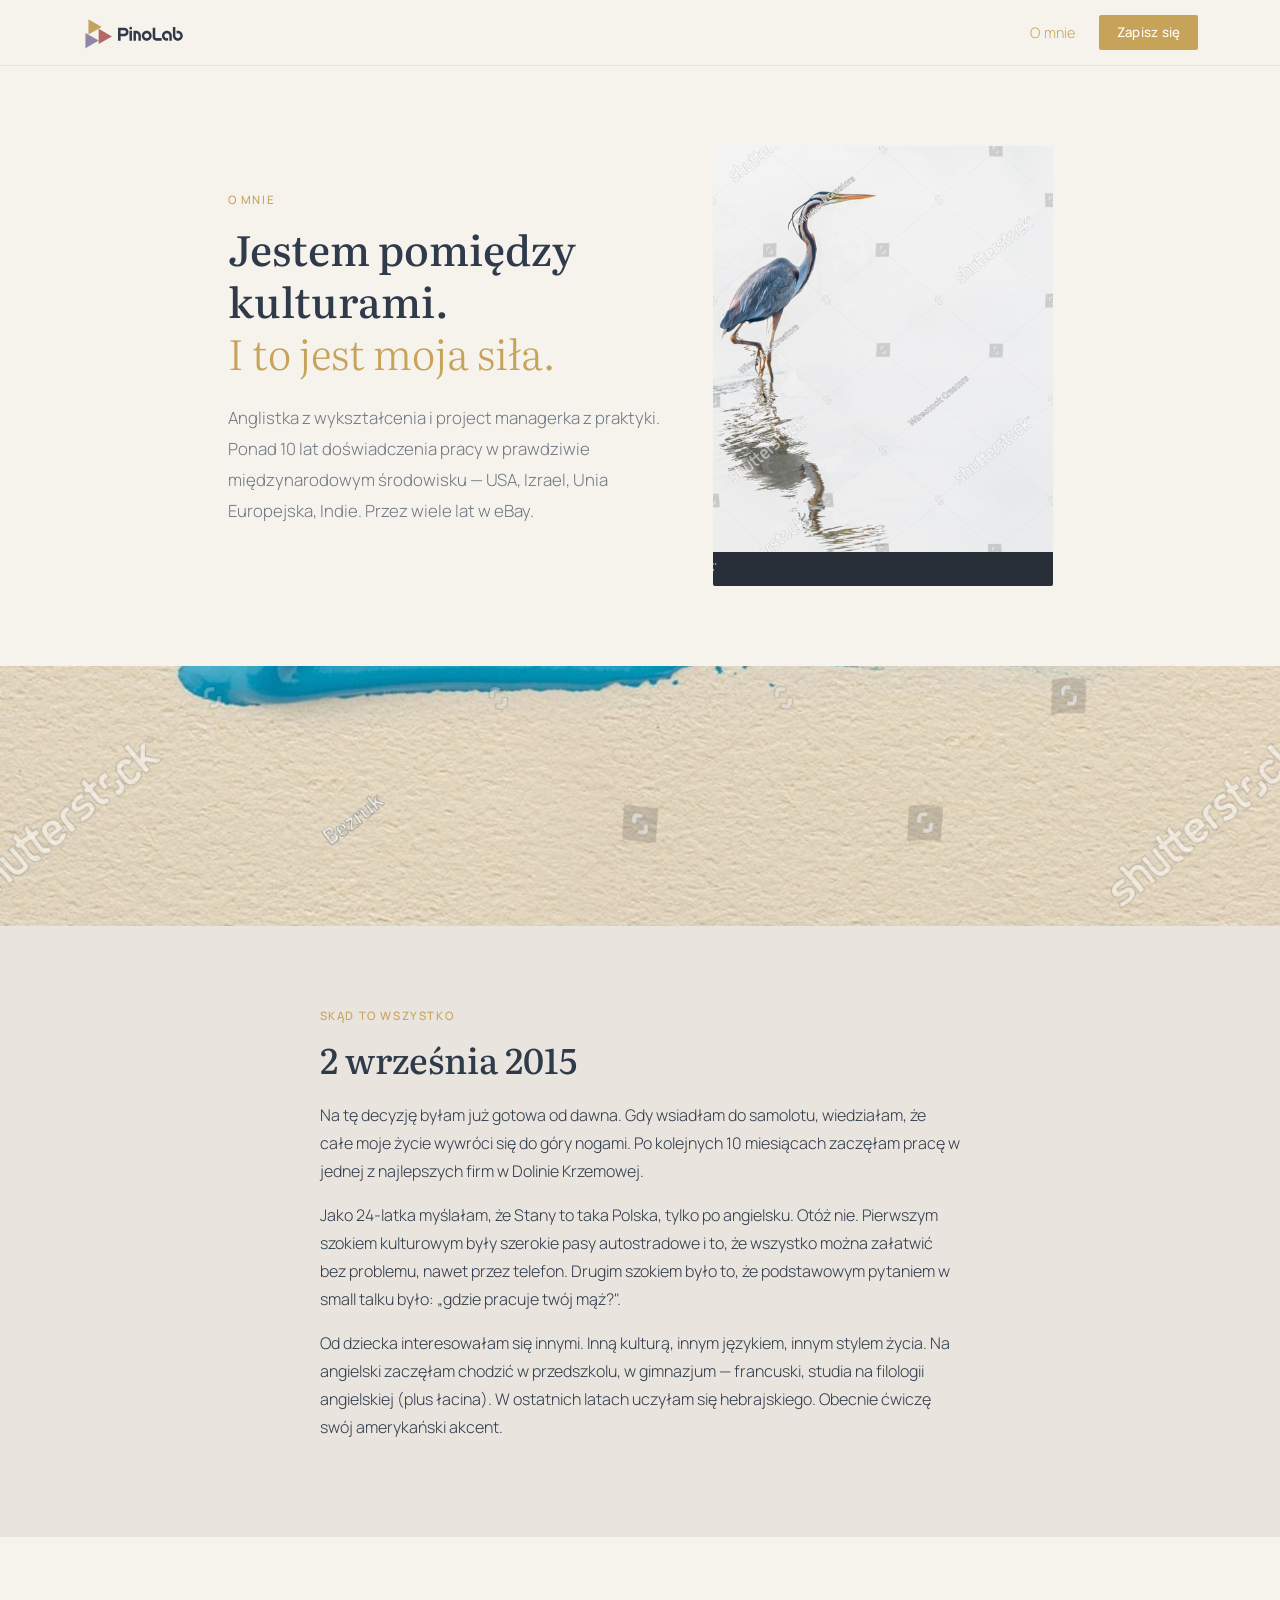
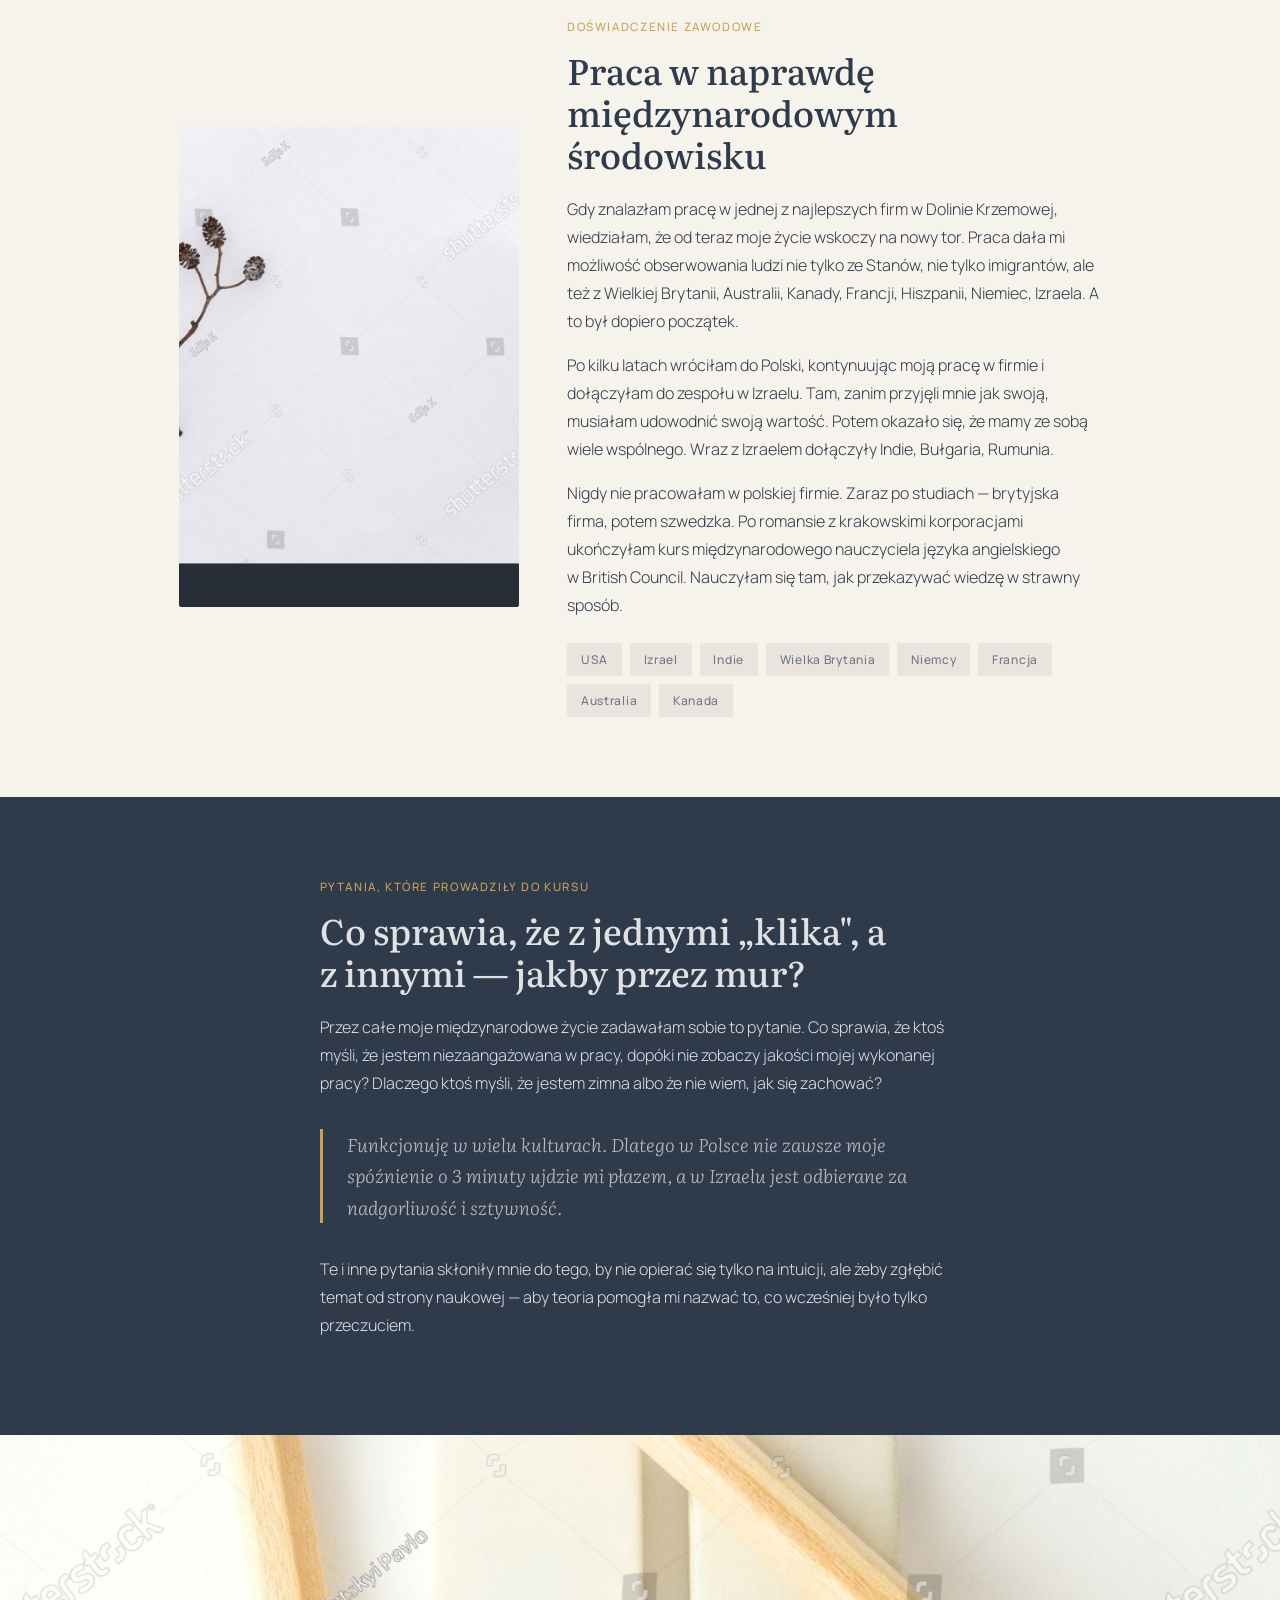
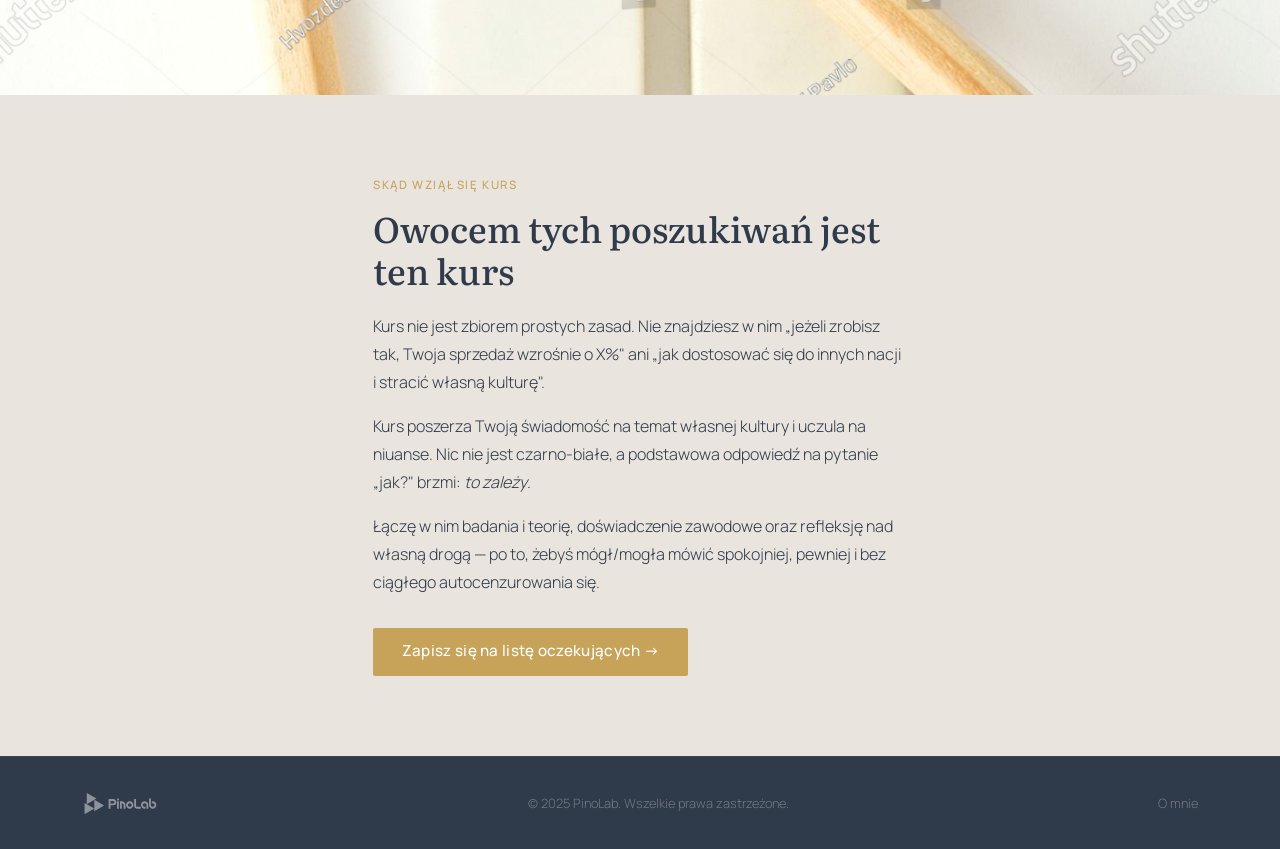
==== o-mnie.html @ 64984fb6 "logo i wiecej zdjec" ====
<!DOCTYPE html>
<html lang="pl">
<head>
  <meta charset="UTF-8">
  <meta name="viewport" content="width=device-width, initial-scale=1.0">
  <title>O mnie — PinoLab</title>

  <link href="https://cdn.jsdelivr.net/npm/bootstrap@5.3.3/dist/css/bootstrap.min.css" rel="stylesheet">

  <link rel="preconnect" href="https://fonts.googleapis.com">
  <link rel="preconnect" href="https://fonts.gstatic.com" crossorigin>
  <link href="https://fonts.googleapis.com/css2?family=Literata:ital,opsz,wght@0,7..72,300;0,7..72,500;1,7..72,300;1,7..72,500&family=Manrope:wght@300;500&display=swap" rel="stylesheet">

  <link href="style.css" rel="stylesheet">
</head>
<body>

<!-- ==========================================
     HEADER
     ========================================== -->
<header class="site-header sticky-top">
  <div class="container">
    <div class="d-flex justify-content-between align-items-center">
      <a href="index.html" class="logo-link">
        <img src="logo.svg" alt="PinoLab" class="site-logo">
      </a>
      <nav class="d-flex align-items-center gap-4">
        <a href="o-mnie.html" class="nav-link-custom" style="color: var(--color-ochre);">O mnie</a>
        <a href="index.html#formularz" class="btn btn-ochre btn-sm">Zapisz się</a>
      </nav>
    </div>
  </div>
</header>


<!-- ==========================================
     HERO — intro
     ========================================== -->
<section class="section-om-hero">
  <div class="container">
    <div class="row align-items-center g-5 justify-content-center">

      <div class="col-lg-5">
        <p class="section-label">O mnie</p>
        <h1 class="om-title font-literata-medium">
          Jestem pomiędzy kulturami.<br>
          <span class="font-literata-light" style="color: var(--color-ochre);">I to jest moja siła.</span>
        </h1>
        <p class="om-lead">
          Anglistka z wykształcenia i project managerka z&nbsp;praktyki.
          Ponad 10 lat doświadczenia pracy w prawdziwie międzynarodowym środowisku —
          USA, Izrael, Unia Europejska, Indie. Przez wiele lat w&nbsp;eBay.
        </p>
      </div>

      <div class="col-lg-4 text-center">
        <img
          src="images/stock-photo-a-bird-in-the-shallow-waters-of-a-lake-creating-a-striking-reflection-in-the-still-waters-2555881085.jpg"
          alt=""
          class="om-hero-img"
          aria-hidden="true">
      </div>

    </div>
  </div>
</section>


<!-- IMAGE STRIP -->
<div class="image-strip">
  <img
    src="images/stock-photo-strokes-of-a-strip-of-blue-acrylic-paint-on-white-paper-2722446987.jpg"
    alt=""
    aria-hidden="true">
</div>


<!-- ==========================================
     HISTORIA — wyjazd i pierwszy szok
     ========================================== -->
<section class="section-om-story">
  <div class="container">
    <div class="row justify-content-center">
      <div class="col-lg-7">

        <p class="section-label">Skąd to wszystko</p>
        <h2 class="section-title">2 września 2015</h2>
        <p>
          Na tę decyzję byłam już gotowa od dawna. Gdy wsiadłam do samolotu, wiedziałam,
          że całe moje życie wywróci się do góry nogami. Po kolejnych 10 miesiącach
          zaczęłam pracę w jednej z najlepszych firm w Dolinie Krzemowej.
        </p>
        <p>
          Jako 24-latka myślałam, że Stany to taka Polska, tylko po angielsku. Otóż nie.
          Pierwszym szokiem kulturowym były szerokie pasy autostradowe i&nbsp;to, że wszystko
          można załatwić bez problemu, nawet przez telefon. Drugim szokiem było to, że
          podstawowym pytaniem w small talku było: „gdzie pracuje twój mąż?".
        </p>
        <p>
          Od dziecka interesowałam się innymi. Inną kulturą, innym językiem, innym stylem
          życia. Na angielski zaczęłam chodzić w przedszkolu, w gimnazjum — francuski,
          studia na filologii angielskiej (plus łacina). W ostatnich latach uczyłam się
          hebrajskiego. Obecnie ćwiczę swój amerykański akcent.
        </p>

      </div>
    </div>
  </div>
</section>


<!-- ==========================================
     PRACA ZAWODOWA
     ========================================== -->
<section class="section-om-praca">
  <div class="container">
    <div class="row align-items-center g-5 justify-content-center">

      <div class="col-lg-4 d-none d-lg-block">
        <img
          src="images/stock-photo-single-dried-plant-stem-with-seed-heads-resting-on-untouched-white-snow-minimalist-winter-still-2728014917.jpg"
          alt=""
          class="deco-img-tall"
          aria-hidden="true">
      </div>

      <div class="col-lg-6">
        <p class="section-label">Doświadczenie zawodowe</p>
        <h2 class="section-title">Praca w naprawdę międzynarodowym środowisku</h2>
        <p>
          Gdy znalazłam pracę w jednej z najlepszych firm w Dolinie Krzemowej, wiedziałam,
          że od teraz moje życie wskoczy na nowy tor. Praca dała mi możliwość obserwowania
          ludzi nie tylko ze Stanów, nie tylko imigrantów, ale też z Wielkiej Brytanii,
          Australii, Kanady, Francji, Hiszpanii, Niemiec, Izraela. A to był dopiero początek.
        </p>
        <p>
          Po kilku latach wróciłam do Polski, kontynuując moją pracę w&nbsp;firmie i dołączyłam
          do zespołu w Izraelu. Tam, zanim przyjęli mnie jak swoją, musiałam udowodnić swoją
          wartość. Potem okazało się, że mamy ze sobą wiele wspólnego. Wraz z&nbsp;Izraelem
          dołączyły Indie, Bułgaria, Rumunia.
        </p>
        <p>
          Nigdy nie pracowałam w polskiej firmie. Zaraz po studiach — brytyjska firma,
          potem szwedzka. Po romansie z krakowskimi korporacjami ukończyłam kurs
          międzynarodowego nauczyciela języka angielskiego w&nbsp;British Council.
          Nauczyłam się tam, jak przekazywać wiedzę w strawny sposób.
        </p>

        <div class="om-tag-list mt-4">
          <span class="om-tag">USA</span>
          <span class="om-tag">Izrael</span>
          <span class="om-tag">Indie</span>
          <span class="om-tag">Wielka Brytania</span>
          <span class="om-tag">Niemcy</span>
          <span class="om-tag">Francja</span>
          <span class="om-tag">Australia</span>
          <span class="om-tag">Kanada</span>
        </div>
      </div>

    </div>
  </div>
</section>


<!-- ==========================================
     PYTANIA — moment przełomowy
     ========================================== -->
<section class="section-om-pytania">
  <div class="container">
    <div class="row justify-content-center">
      <div class="col-lg-7">

        <p class="section-label">Pytania, które prowadziły do kursu</p>
        <h2 class="section-title">Co sprawia, że z jednymi „klika", a z&nbsp;innymi — jakby przez mur?</h2>
        <p>
          Przez całe moje międzynarodowe życie zadawałam sobie to pytanie.
          Co sprawia, że ktoś myśli, że jestem niezaangażowana w pracy, dopóki nie zobaczy
          jakości mojej wykonanej pracy? Dlaczego ktoś myśli, że jestem zimna albo że
          nie wiem, jak się zachować?
        </p>

        <blockquote class="om-quote">
          Funkcjonuję w wielu kulturach. Dlatego w Polsce nie zawsze moje spóźnienie
          o&nbsp;3 minuty ujdzie mi płazem, a w Izraelu jest odbierane za nadgorliwość i sztywność.
        </blockquote>

        <p>
          Te i inne pytania skłoniły mnie do tego, by nie opierać się tylko na intuicji,
          ale żeby zgłębić temat od strony naukowej — aby teoria pomogła mi nazwać to,
          co wcześniej było tylko przeczuciem.
        </p>

      </div>
    </div>
  </div>
</section>


<!-- IMAGE STRIP -->
<div class="image-strip">
  <img
    src="images/stock-photo-pencils-and-erasers-creating-a-pause-symbol-on-a-white-background-a-clever-concept-for-business-2695694221.jpg"
    alt=""
    aria-hidden="true">
</div>


<!-- ==========================================
     KURS — skąd się wziął
     ========================================== -->
<section class="section-om-kurs">
  <div class="container">
    <div class="row align-items-center g-5 justify-content-center">

      <div class="col-lg-6">
        <p class="section-label">Skąd wziął się kurs</p>
        <h2 class="section-title">Owocem tych poszukiwań jest ten kurs</h2>
        <p>
          Kurs nie jest zbiorem prostych zasad. Nie znajdziesz w nim „jeżeli zrobisz tak,
          Twoja sprzedaż wzrośnie o&nbsp;X%" ani „jak dostosować się do innych nacji
          i&nbsp;stracić własną kulturę".
        </p>
        <p>
          Kurs poszerza Twoją świadomość na temat własnej kultury i uczula na niuanse.
          Nic nie jest czarno-białe, a&nbsp;podstawowa odpowiedź na pytanie „jak?" brzmi:
          <em>to zależy</em>.
        </p>
        <p>
          Łączę w nim badania i teorię, doświadczenie zawodowe oraz refleksję nad
          własną drogą — po to, żebyś mógł/mogła mówić spokojniej, pewniej i bez
          ciągłego autocenzurowania się.
        </p>
        <a href="index.html#formularz" class="btn btn-ochre mt-3">Zapisz się na listę oczekujących →</a>
      </div>

    </div>
  </div>
</section>


<!-- ==========================================
     FOOTER
     ========================================== -->
<footer>
  <div class="container">
    <div class="d-flex flex-column flex-md-row justify-content-between align-items-center gap-3">
      <a href="index.html">
        <img src="logo.svg" alt="PinoLab" class="logo-footer">
      </a>
      <span>&copy; 2025 PinoLab. Wszelkie prawa zastrzeżone.</span>
      <a href="o-mnie.html">O mnie</a>
    </div>
  </div>
</footer>


<script src="https://cdn.jsdelivr.net/npm/bootstrap@5.3.3/dist/js/bootstrap.bundle.min.js"></script>

</body>
</html>
---- style.css ----
/* ============================================
   PINOLAB — LANDING PAGE
   ============================================ */

:root {
  --color-bg:        #F6F2EC;
  --color-bg-alt:    #E9E4DD;
  --color-text:      #2F3A4A;
  --color-secondary: #6E7884;
  --color-ochre:     #C7A35A;
  --color-rose:      #B56A66;
  --color-violet:    #8E88A8;
  --font-serif:      'Literata', serif;
  --font-sans:       'Manrope', sans-serif;
}

html {
  scroll-behavior: smooth;
}

body {
  font-family: var(--font-sans);
  font-weight: 300;
  color: var(--color-text);
  background-color: var(--color-bg);
  line-height: 1.75;
}

h1, h2, h3, h4 {
  font-family: var(--font-serif);
  font-weight: 500;
  color: var(--color-text);
  line-height: 1.2;
}

/* --- Typography helpers --- */
.font-literata-light  { font-family: var(--font-serif); font-weight: 300; }
.font-literata-medium { font-family: var(--font-serif); font-weight: 500; }
.font-manrope-medium  { font-family: var(--font-sans);  font-weight: 500; }

/* ============================================
   HEADER
   ============================================ */

.site-header {
  background-color: var(--color-bg);
  border-bottom: 1px solid var(--color-bg-alt);
  padding: 0.85rem 0;
}

.logo-link { display: inline-flex; align-items: center; text-decoration: none; }

.site-logo {
  height: 38px;
  width: auto;
  display: block;
}

.logo-footer {
  height: 28px;
  width: auto;
  display: block;
  filter: brightness(0) invert(1);
  opacity: 0.45;
}
.logo-footer:hover { opacity: 0.7; }

.nav-link-custom {
  font-family: var(--font-sans);
  font-weight: 300;
  font-size: 0.9rem;
  color: var(--color-text);
  text-decoration: none;
  letter-spacing: 0.01em;
  transition: color 0.2s;
}
.nav-link-custom:hover { color: var(--color-ochre); }

/* ============================================
   BUTTONS
   ============================================ */

.btn-ochre {
  background-color: var(--color-ochre);
  color: #fff;
  font-family: var(--font-sans);
  font-weight: 500;
  border: none;
  padding: 0.8rem 1.8rem;
  border-radius: 2px;
  letter-spacing: 0.02em;
  font-size: 0.95rem;
  transition: background-color 0.2s;
  text-decoration: none;
  display: inline-block;
  cursor: pointer;
}
.btn-ochre:hover { background-color: #b8943f; color: #fff; }
.btn-sm.btn-ochre { padding: 0.45rem 1.1rem; font-size: 0.83rem; }

/* ============================================
   SHARED — labels & titles
   ============================================ */

.section-label {
  font-family: var(--font-sans);
  font-weight: 500;
  font-size: 0.72rem;
  letter-spacing: 0.14em;
  text-transform: uppercase;
  color: var(--color-ochre);
  margin-bottom: 0.75rem;
}

.section-title {
  font-family: var(--font-serif);
  font-weight: 500;
  font-size: clamp(1.65rem, 3vw, 2.2rem);
  margin-bottom: 1.25rem;
  line-height: 1.2;
}

/* ============================================
   1. HERO
   ============================================ */

.section-hero {
  background-color: var(--color-bg);
}

.hero-row {
  min-height: calc(100vh - 58px);
}

.hero-content {
  padding: 5rem 2rem 5rem 1rem;
  max-width: 640px;
}

.hero-title {
  font-size: clamp(2rem, 4.5vw, 3.4rem);
  line-height: 1.1;
  margin-bottom: 0.4rem;
}

.hero-subtitle {
  font-size: clamp(1.25rem, 2.5vw, 1.9rem);
  color: var(--color-ochre);
  font-style: italic;
  margin-bottom: 1.75rem;
}

.hero-desc {
  color: var(--color-secondary);
  max-width: 500px;
  margin-bottom: 2rem;
  font-size: 1rem;
  line-height: 1.85;
}

.hero-image-col { overflow: hidden; }
.hero-image {
  width: 100%;
  height: 100%;
  min-height: 500px;
  object-fit: cover;
  object-position: center;
  display: block;
}

.early-bird-note {
  color: var(--color-secondary);
  font-size: 0.85rem;
}
.early-bird-note strong { color: var(--color-text); }

/* ============================================
   2. PROBLEM
   ============================================ */

.section-problem {
  background-color: var(--color-bg-alt);
  padding: 5rem 0;
}

.problem-list {
  list-style: none;
  padding: 0;
  margin: 0;
}
.problem-list li {
  padding: 0.75rem 0 0.75rem 1.6rem;
  position: relative;
  border-bottom: 1px solid rgba(47,58,74,0.08);
  font-size: 1rem;
  line-height: 1.7;
}
.problem-list li::before {
  content: '—';
  position: absolute;
  left: 0;
  color: var(--color-ochre);
  font-weight: 500;
}

.reframe-inline {
  border-left: 3px solid var(--color-ochre);
  padding-left: 1.5rem;
}

/* ============================================
   3. REFRAME
   ============================================ */

.section-reframe {
  background-color: var(--color-text);
  padding: 5rem 0;
}

.reframe-quote {
  font-size: clamp(1.4rem, 3vw, 2.2rem);
  color: #fff;
  line-height: 1.55;
  margin: 0;
}

/* ============================================
   4. CZYM JEST TEN KURS
   ============================================ */

.section-czym-jest {
  background-color: var(--color-bg);
  padding: 5rem 0;
}

.course-card { padding: 2rem; }

.course-card-yes {
  background-color: var(--color-bg-alt);
  border-top: 3px solid var(--color-ochre);
}
.course-card-no {
  background-color: var(--color-bg);
  border: 1px solid var(--color-bg-alt);
  border-top: 3px solid var(--color-secondary);
}

.card-title-custom {
  font-family: var(--font-sans);
  font-weight: 500;
  font-size: 0.72rem;
  text-transform: uppercase;
  letter-spacing: 0.13em;
  color: var(--color-secondary);
  margin-bottom: 1.25rem;
}

.card-list {
  list-style: none;
  padding: 0;
  margin: 0;
}
.card-list li {
  padding: 0.45rem 0 0.45rem 1.4rem;
  position: relative;
  font-size: 0.93rem;
  line-height: 1.65;
}
.course-card-yes .card-list li::before {
  content: '✓';
  position: absolute;
  left: 0;
  color: var(--color-ochre);
  font-weight: 500;
}
.course-card-no .card-list li::before {
  content: '×';
  position: absolute;
  left: 0.1rem;
  color: var(--color-secondary);
}

/* ============================================
   5. VIDEO
   ============================================ */

.section-video {
  background-color: var(--color-bg-alt);
  padding: 5rem 0;
}

.video-placeholder {
  background-color: #3a4a5a;
  border-radius: 3px;
  color: #fff;
}
.play-icon {
  font-size: 3.5rem;
  color: var(--color-ochre);
  display: block;
}

/* ============================================
   6. SPIS TREŚCI
   ============================================ */

.section-spis {
  background-color: var(--color-bg);
  padding: 5rem 0;
}

.module-card {
  background-color: var(--color-bg-alt);
  padding: 2rem;
  border-top: 3px solid var(--color-violet);
}

.module-label {
  font-family: var(--font-sans);
  font-weight: 500;
  font-size: 0.7rem;
  text-transform: uppercase;
  letter-spacing: 0.14em;
  color: var(--color-violet);
  margin-bottom: 0.4rem;
}

.module-title {
  font-size: 1.2rem;
  margin-bottom: 1.25rem;
}

.module-list {
  list-style: none;
  padding: 0;
  margin: 0;
}
.module-list li {
  padding: 0.35rem 0 0.35rem 1.3rem;
  position: relative;
  font-size: 0.88rem;
  color: var(--color-secondary);
  line-height: 1.6;
}
.module-list li::before {
  content: '·';
  position: absolute;
  left: 0.3rem;
  top: 0.25rem;
  color: var(--color-violet);
  font-size: 1.4rem;
  line-height: 1;
}

.bonus-card {
  background-color: rgba(142,136,168,0.1);
  border: 1px dashed rgba(142,136,168,0.4);
  padding: 2rem;
  border-radius: 2px;
}
.bonus-item {
  font-size: 0.88rem;
  color: var(--color-secondary);
  margin: 0;
  line-height: 1.65;
}

.format-bar {
  display: flex;
  flex-wrap: wrap;
  justify-content: center;
  background-color: var(--color-text);
  padding: 1.4rem 2rem;
  border-radius: 2px;
  gap: 0;
}
.format-item {
  font-weight: 300;
  font-size: 0.83rem;
  color: rgba(255,255,255,0.6);
  padding: 0 1.25rem;
  border-right: 1px solid rgba(255,255,255,0.14);
  line-height: 1;
}
.format-item:last-child { border-right: none; }

/* ============================================
   7. DLA KOGO
   ============================================ */

.section-dla-kogo {
  background-color: var(--color-bg-alt);
  padding: 5rem 0;
}

.audience-card { padding: 2rem; }
.audience-yes {
  background-color: var(--color-bg);
  border-top: 3px solid var(--color-ochre);
}
.audience-no {
  background-color: rgba(110,120,132,0.08);
  border-top: 3px solid var(--color-secondary);
}
.audience-note {
  font-size: 0.88rem;
  color: var(--color-secondary);
  font-style: italic;
  line-height: 1.7;
}

/* ============================================
   8. TRANSFORMACJA
   ============================================ */

.section-transformacja {
  background-color: var(--color-bg);
  padding: 5rem 0;
}

.transform-before {
  background-color: rgba(181,106,102,0.07);
  padding: 2.5rem;
  border-top: 3px solid var(--color-rose);
}
.transform-after {
  background-color: rgba(199,163,90,0.07);
  padding: 2.5rem;
  border-top: 3px solid var(--color-ochre);
}

.transform-label {
  font-family: var(--font-sans);
  font-weight: 500;
  font-size: 0.72rem;
  text-transform: uppercase;
  letter-spacing: 0.13em;
  margin-bottom: 1.25rem;
}
.transform-before .transform-label { color: var(--color-rose); }
.transform-after  .transform-label { color: var(--color-ochre); }

.transform-list {
  list-style: none;
  padding: 0;
  margin: 0;
}
.transform-list li {
  padding: 0.6rem 0;
  font-family: var(--font-serif);
  font-weight: 300;
  font-style: italic;
  font-size: 0.95rem;
  line-height: 1.6;
  border-bottom: 1px solid rgba(47,58,74,0.06);
}
.transform-list li:last-child { border-bottom: none; }

/* ============================================
   9. O MNIE
   ============================================ */

.section-o-mnie {
  background-color: var(--color-bg-alt);
  padding: 5rem 0;
}

.o-mnie-image {
  width: 100%;
  max-width: 300px;
  height: 360px;
  object-fit: cover;
  border-radius: 2px;
  display: block;
  margin: 0 auto;
}

.link-about {
  font-family: var(--font-sans);
  font-weight: 500;
  color: var(--color-ochre);
  text-decoration: none;
  font-size: 0.93rem;
}
.link-about:hover { color: var(--color-text); }

/* ============================================
   10. FAQ
   ============================================ */

.section-faq {
  background-color: var(--color-bg);
  padding: 5rem 0;
}

.faq-accordion .accordion-item {
  background-color: transparent;
  border: none;
  border-bottom: 1px solid var(--color-bg-alt);
}
.faq-accordion .accordion-button {
  background-color: transparent;
  color: var(--color-text);
  font-family: var(--font-sans);
  font-weight: 500;
  font-size: 0.97rem;
  padding: 1.2rem 0;
  box-shadow: none;
}
.faq-accordion .accordion-button:not(.collapsed) {
  color: var(--color-ochre);
  background-color: transparent;
  box-shadow: none;
}
.faq-accordion .accordion-button::after       { opacity: 0.35; }
.faq-accordion .accordion-button:not(.collapsed)::after { opacity: 0.65; }
.faq-accordion .accordion-body {
  font-weight: 300;
  color: var(--color-secondary);
  padding: 0 2rem 1.4rem 0;
  font-size: 0.92rem;
  line-height: 1.8;
}

/* ============================================
   11. FORMULARZ
   ============================================ */

.section-formularz {
  background-color: var(--color-text);
  padding: 6rem 0;
}

.section-title-light {
  font-family: var(--font-serif);
  font-weight: 500;
  font-size: clamp(1.7rem, 3vw, 2.4rem);
  color: #fff;
  margin-bottom: 1rem;
  line-height: 1.2;
}

.early-bird-badge {
  display: inline-block;
  background-color: var(--color-ochre);
  color: #fff;
  font-family: var(--font-sans);
  font-weight: 500;
  font-size: 0.8rem;
  letter-spacing: 0.05em;
  padding: 0.4rem 1.2rem;
  border-radius: 2px;
}

.waitlist-input {
  background-color: rgba(255,255,255,0.92);
  border: none;
  border-radius: 2px 0 0 2px !important;
  padding: 0.85rem 1.25rem;
  font-family: var(--font-sans);
  font-weight: 300;
  color: var(--color-text);
  font-size: 0.95rem;
}
.waitlist-input:focus {
  background-color: #fff;
  box-shadow: none;
  border-color: var(--color-ochre);
}
.waitlist-form .btn-ochre {
  border-radius: 0 2px 2px 0;
  padding: 0.85rem 1.5rem;
  font-size: 0.93rem;
}

.form-note {
  font-weight: 300;
  color: rgba(255,255,255,0.4);
  font-size: 0.82rem;
  line-height: 1.85;
}

/* ============================================
   12. TESTIMONIALE
   ============================================ */

.section-testimoniale {
  background-color: var(--color-bg-alt);
  padding: 4rem 0;
}

.testimonials-placeholder {
  border: 1px dashed rgba(110,120,132,0.38);
  padding: 3rem 2rem;
}

/* ============================================
   FOOTER
   ============================================ */

footer {
  background-color: var(--color-text);
  border-top: 1px solid rgba(255,255,255,0.06);
  padding: 2rem 0;
  font-family: var(--font-sans);
  font-weight: 300;
  font-size: 0.8rem;
  color: rgba(255,255,255,0.32);
}
footer a { color: rgba(255,255,255,0.32); text-decoration: none; }
footer a:hover { color: rgba(255,255,255,0.6); }

/* ============================================
   O MNIE — PAGE STYLES
   ============================================ */

.section-om-hero {
  background-color: var(--color-bg);
  padding: 5rem 0;
}

.om-title {
  font-size: clamp(1.7rem, 3.5vw, 2.6rem);
  line-height: 1.25;
  margin-bottom: 1.5rem;
}

.om-lead {
  font-size: 1.05rem;
  color: var(--color-secondary);
  line-height: 1.85;
}

.om-hero-img {
  width: 100%;
  max-width: 340px;
  height: 440px;
  object-fit: cover;
  border-radius: 2px;
  display: block;
  margin: 0 auto;
}

.section-om-story {
  background-color: var(--color-bg-alt);
  padding: 5rem 0;
}

.section-om-praca {
  background-color: var(--color-bg);
  padding: 5rem 0;
}

.om-tag-list {
  display: flex;
  flex-wrap: wrap;
  gap: 0.5rem;
}

.om-tag {
  font-family: var(--font-sans);
  font-weight: 500;
  font-size: 0.75rem;
  letter-spacing: 0.06em;
  color: var(--color-secondary);
  border: 1px solid var(--color-bg-alt);
  padding: 0.3rem 0.8rem;
  border-radius: 2px;
  background-color: var(--color-bg-alt);
}

.section-om-pytania {
  background-color: var(--color-text);
  padding: 5rem 0;
}

.section-om-pytania .section-label { color: var(--color-ochre); }

.section-om-pytania .section-title,
.section-om-pytania p {
  color: rgba(255,255,255,0.85);
}

.om-quote {
  font-family: var(--font-serif);
  font-weight: 300;
  font-style: italic;
  font-size: 1.15rem;
  color: rgba(255,255,255,0.65);
  border-left: 3px solid var(--color-ochre);
  padding-left: 1.5rem;
  margin: 2rem 0;
  line-height: 1.7;
}

.section-om-kurs {
  background-color: var(--color-bg-alt);
  padding: 5rem 0;
}

/* ============================================
   DECORATIVE IMAGES
   ============================================ */

.deco-img-tall {
  width: 100%;
  height: 480px;
  object-fit: cover;
  object-position: center;
  display: block;
  border-radius: 2px;
}

.image-strip {
  width: 100%;
  overflow: hidden;
  height: 260px;
}
.image-strip img {
  width: 100%;
  height: 100%;
  object-fit: cover;
  object-position: center 40%;
  display: block;
}

/* ============================================
   RESPONSIVE
   ============================================ */

@media (max-width: 991px) {
  .hero-content {
    padding: 4rem 2.5rem;
    max-width: 100%;
  }
}

@media (max-width: 767px) {
  .section-problem,
  .section-czym-jest,
  .section-video,
  .section-spis,
  .section-dla-kogo,
  .section-transformacja,
  .section-o-mnie,
  .section-faq     { padding: 3.5rem 0; }

  .section-reframe,
  .section-formularz { padding: 3.5rem 0; }

  .hero-content { padding: 3.5rem 1.5rem; }
  .hero-title   { font-size: 1.85rem; }

  .format-bar { flex-direction: column; align-items: center; gap: 0.4rem; }
  .format-item { border-right: none; padding: 0.2rem 0; }

  .input-group { flex-direction: column; gap: 0.5rem; }
  .waitlist-input          { border-radius: 2px !important; }
  .waitlist-form .btn-ochre { border-radius: 2px; width: 100%; }

  .transform-before,
  .transform-after { padding: 2rem 1.5rem; }
}
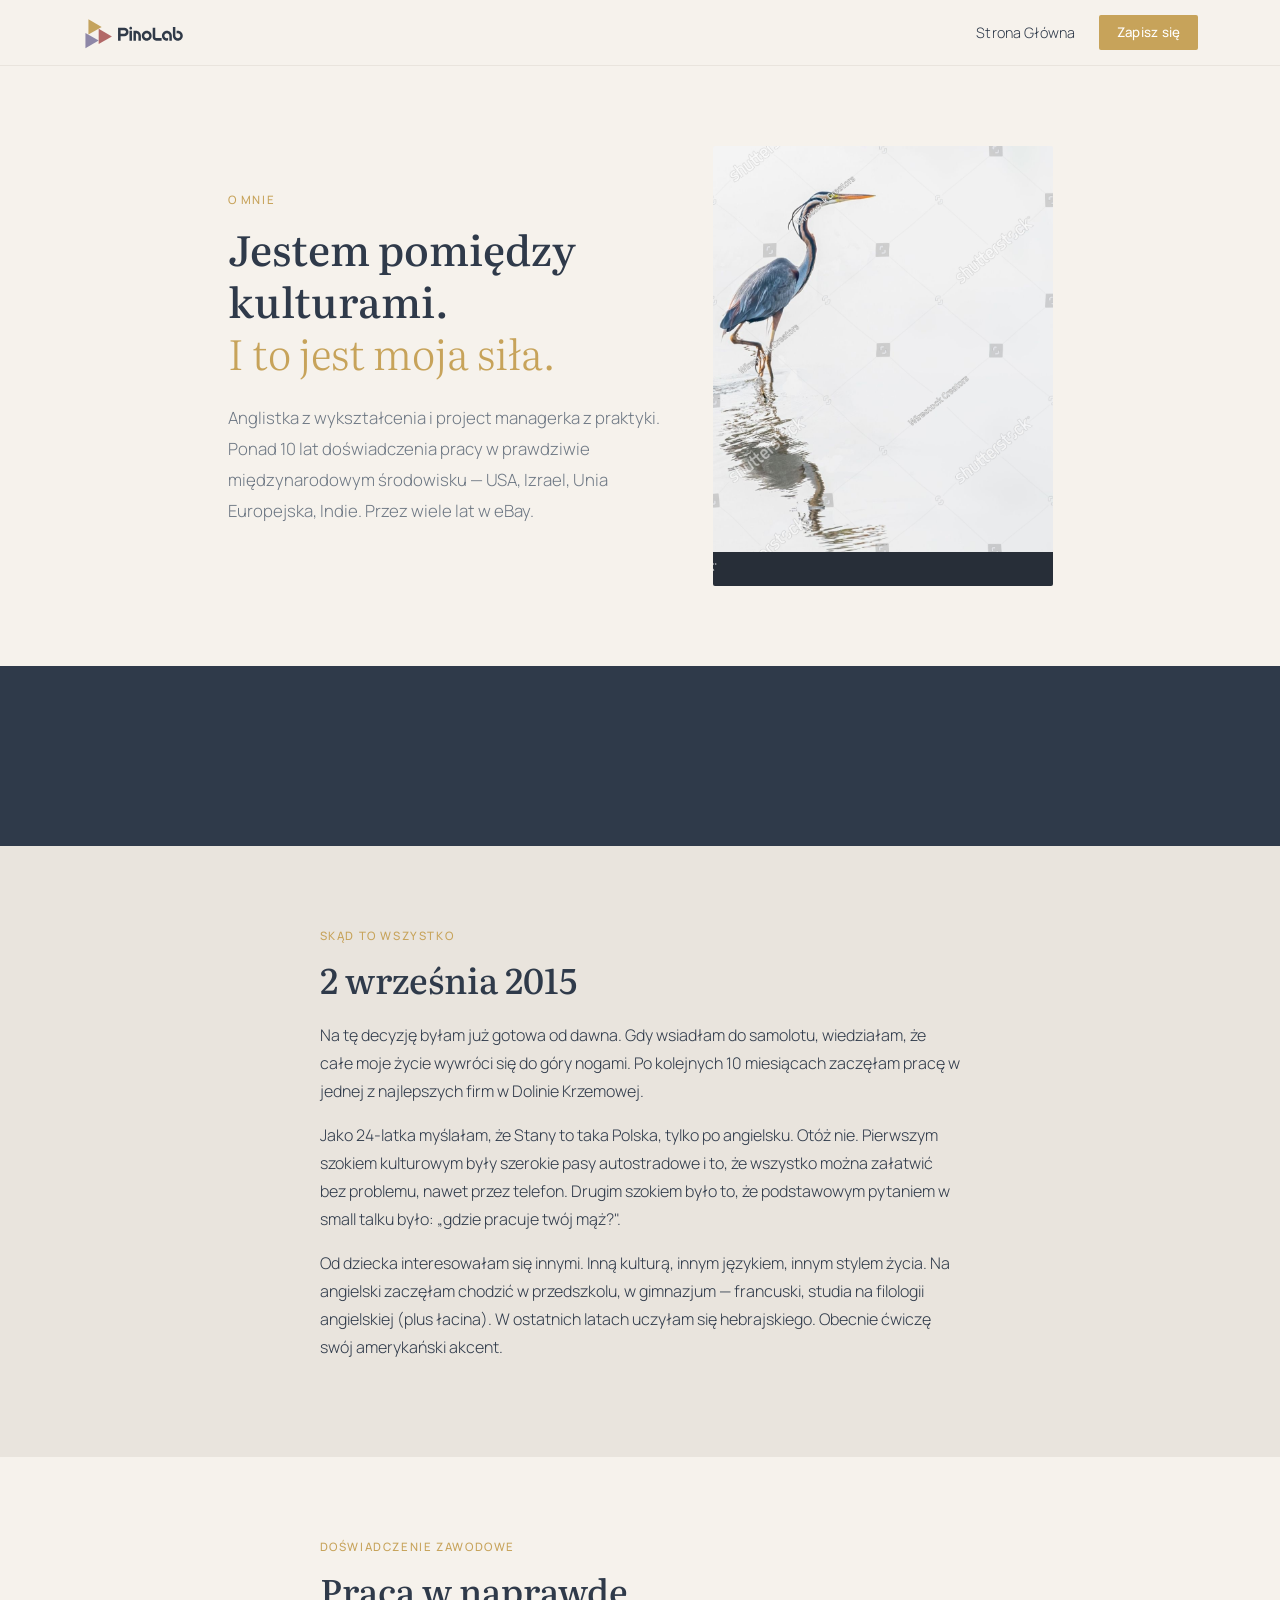
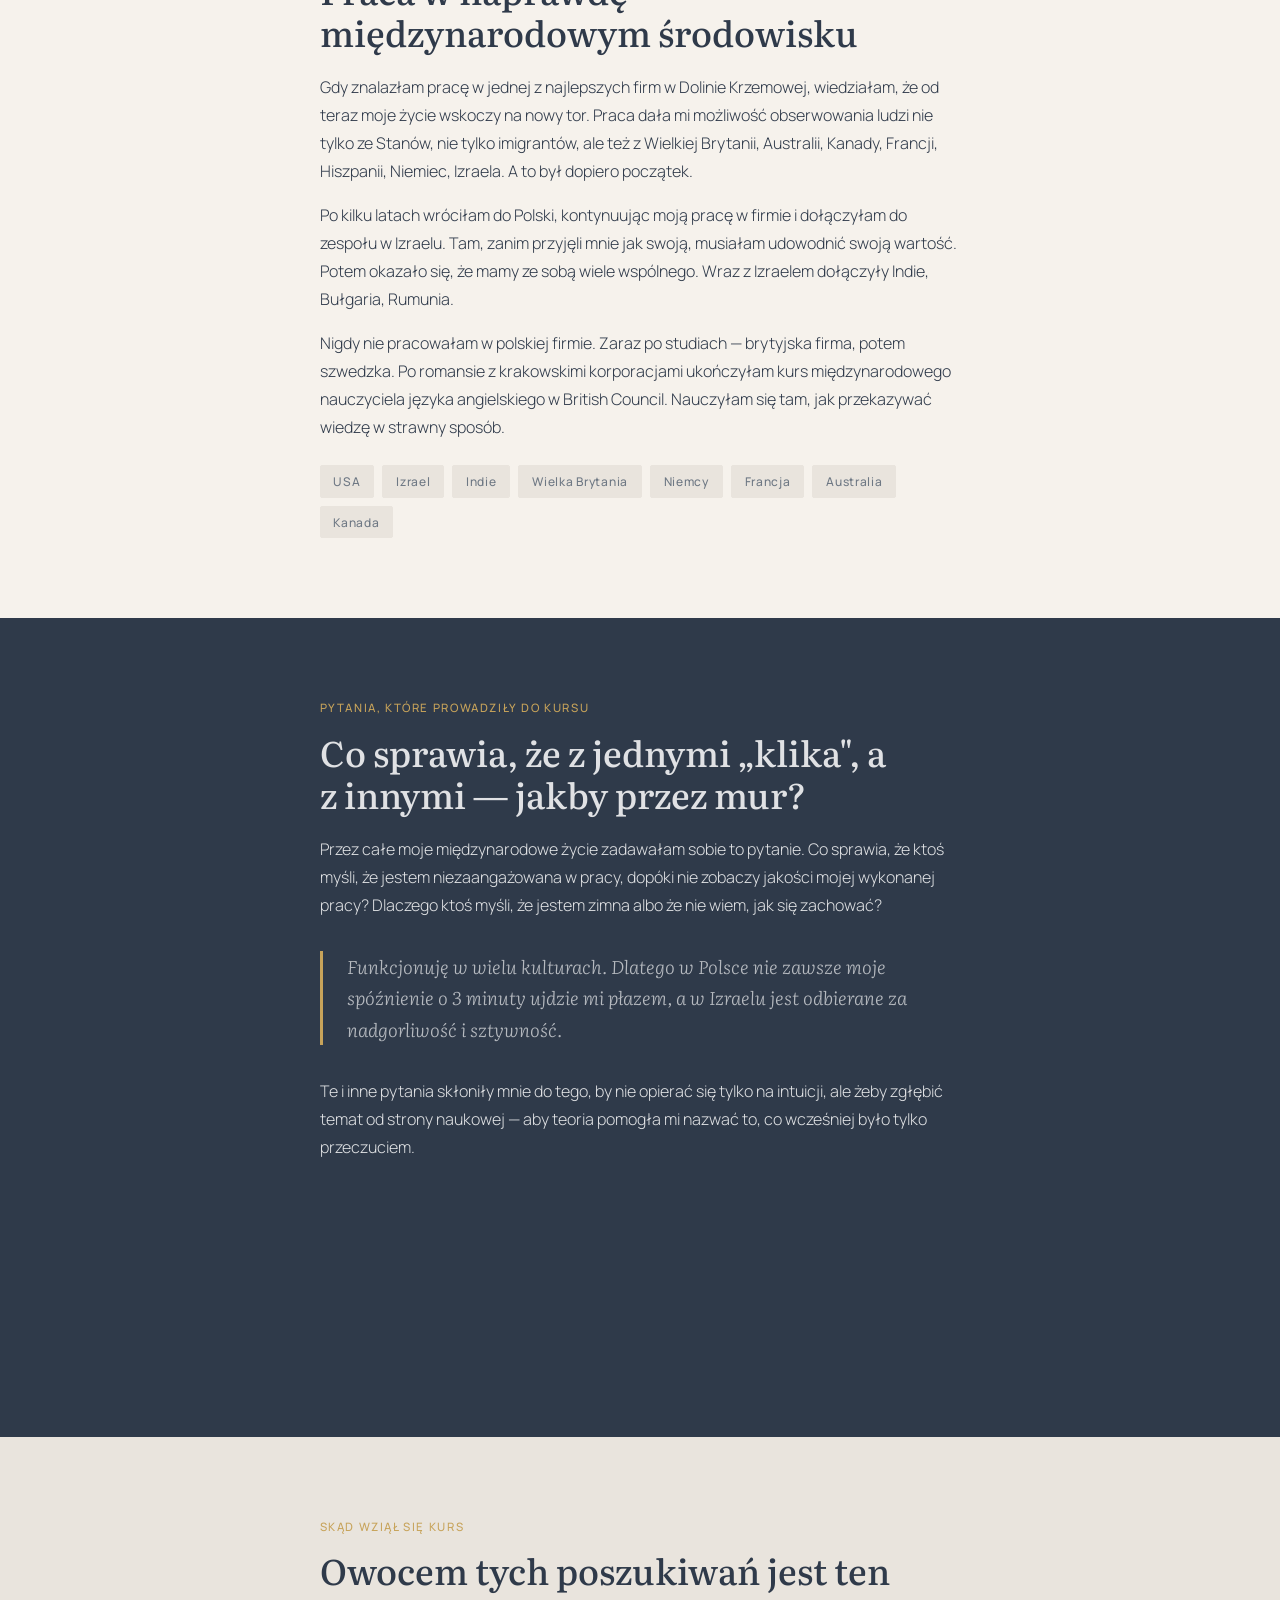
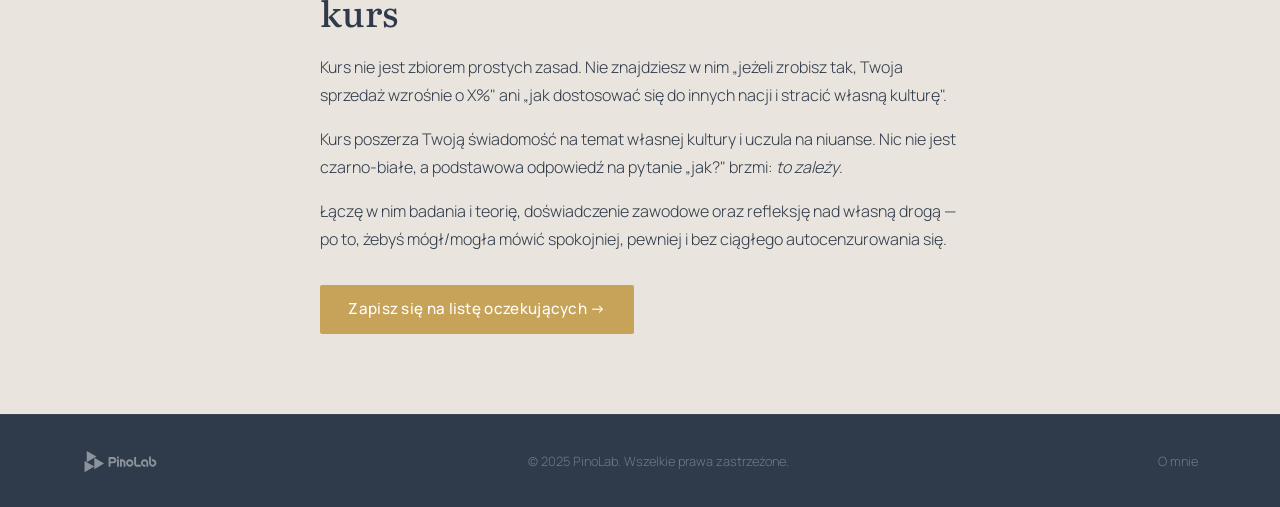
==== commit 7e582e8a: "update strony glownej i o mnie 3 marca" ====
--- a/o-mnie.html
+++ b/o-mnie.html
@@ -25,7 +25,7 @@
         <img src="logo.svg" alt="PinoLab" class="site-logo">
       </a>
       <nav class="d-flex align-items-center gap-4">
-        <a href="o-mnie.html" class="nav-link-custom" style="color: var(--color-ochre);">O mnie</a>
+        <a href="index.html" class="nav-link-custom">Strona Główna</a>
         <a href="index.html#formularz" class="btn btn-ochre btn-sm">Zapisz się</a>
       </nav>
     </div>
@@ -66,13 +66,8 @@
 </section>
 
 
-<!-- IMAGE STRIP -->
-<div class="image-strip">
-  <img
-    src="images/stock-photo-strokes-of-a-strip-of-blue-acrylic-paint-on-white-paper-2722446987.jpg"
-    alt=""
-    aria-hidden="true">
-</div>
+<!-- NAVY STRIP -->
+<div class="navy-strip"></div>
 
 
 <!-- ==========================================
@@ -114,17 +109,9 @@
      ========================================== -->
 <section class="section-om-praca">
   <div class="container">
-    <div class="row align-items-center g-5 justify-content-center">
-
-      <div class="col-lg-4 d-none d-lg-block">
-        <img
-          src="images/stock-photo-single-dried-plant-stem-with-seed-heads-resting-on-untouched-white-snow-minimalist-winter-still-2728014917.jpg"
-          alt=""
-          class="deco-img-tall"
-          aria-hidden="true">
-      </div>
-
-      <div class="col-lg-6">
+    <div class="row justify-content-center">
+
+      <div class="col-lg-7">
         <p class="section-label">Doświadczenie zawodowe</p>
         <h2 class="section-title">Praca w naprawdę międzynarodowym środowisku</h2>
         <p>
@@ -197,13 +184,8 @@
 </section>
 
 
-<!-- IMAGE STRIP -->
-<div class="image-strip">
-  <img
-    src="images/stock-photo-pencils-and-erasers-creating-a-pause-symbol-on-a-white-background-a-clever-concept-for-business-2695694221.jpg"
-    alt=""
-    aria-hidden="true">
-</div>
+<!-- NAVY STRIP -->
+<div class="navy-strip"></div>
 
 
 <!-- ==========================================
@@ -211,9 +193,9 @@
      ========================================== -->
 <section class="section-om-kurs">
   <div class="container">
-    <div class="row align-items-center g-5 justify-content-center">
-
-      <div class="col-lg-6">
+    <div class="row justify-content-center">
+
+      <div class="col-lg-7">
         <p class="section-label">Skąd wziął się kurs</p>
         <h2 class="section-title">Owocem tych poszukiwań jest ten kurs</h2>
         <p>
--- a/style.css
+++ b/style.css
@@ -358,11 +358,29 @@
   padding: 2rem;
   border-radius: 2px;
 }
-.bonus-item {
-  font-size: 0.88rem;
-  color: var(--color-secondary);
+
+.bonus-list {
+  list-style: none;
+  padding: 0;
   margin: 0;
+}
+.bonus-list li {
+  padding: 0.65rem 0 0.65rem 1.6rem;
+  position: relative;
+  font-size: 0.9rem;
+  color: var(--color-secondary);
   line-height: 1.65;
+  border-bottom: 1px solid rgba(142,136,168,0.2);
+}
+.bonus-list li:last-child { border-bottom: none; }
+.bonus-list li::before {
+  content: '+';
+  position: absolute;
+  left: 0;
+  color: var(--color-ochre);
+  font-weight: 500;
+  font-size: 1rem;
+  line-height: 1.5;
 }
 
 .format-bar {
@@ -383,6 +401,49 @@
   line-height: 1;
 }
 .format-item:last-child { border-right: none; }
+
+/* ============================================
+   6b. FORMAT KURSU
+   ============================================ */
+
+.section-format {
+  background-color: var(--color-text);
+  padding: 5rem 0;
+}
+
+.stat-card {
+  text-align: center;
+  padding: 2rem 1rem;
+  border-top: 2px solid rgba(199,163,90,0.35);
+}
+
+.stat-value {
+  font-family: var(--font-serif);
+  font-weight: 500;
+  font-size: clamp(2rem, 4vw, 2.8rem);
+  color: var(--color-ochre);
+  display: block;
+  line-height: 1;
+  margin-bottom: 0.6rem;
+}
+
+.stat-label {
+  font-family: var(--font-sans);
+  font-weight: 500;
+  font-size: 0.78rem;
+  text-transform: uppercase;
+  letter-spacing: 0.1em;
+  color: rgba(255,255,255,0.85);
+  display: block;
+  margin-bottom: 0.6rem;
+}
+
+.stat-desc {
+  font-size: 0.83rem;
+  color: rgba(255,255,255,0.45);
+  margin: 0;
+  line-height: 1.65;
+}
 
 /* ============================================
    7. DLA KOGO
@@ -724,6 +785,12 @@
   display: block;
 }
 
+.navy-strip {
+  width: 100%;
+  height: 180px;
+  background-color: var(--color-text);
+}
+
 /* ============================================
    RESPONSIVE
    ============================================ */
@@ -740,6 +807,7 @@
   .section-czym-jest,
   .section-video,
   .section-spis,
+  .section-format,
   .section-dla-kogo,
   .section-transformacja,
   .section-o-mnie,
@@ -751,8 +819,7 @@
   .hero-content { padding: 3.5rem 1.5rem; }
   .hero-title   { font-size: 1.85rem; }
 
-  .format-bar { flex-direction: column; align-items: center; gap: 0.4rem; }
-  .format-item { border-right: none; padding: 0.2rem 0; }
+  .stat-card { padding: 1.5rem 0.5rem; }
 
   .input-group { flex-direction: column; gap: 0.5rem; }
   .waitlist-input          { border-radius: 2px !important; }
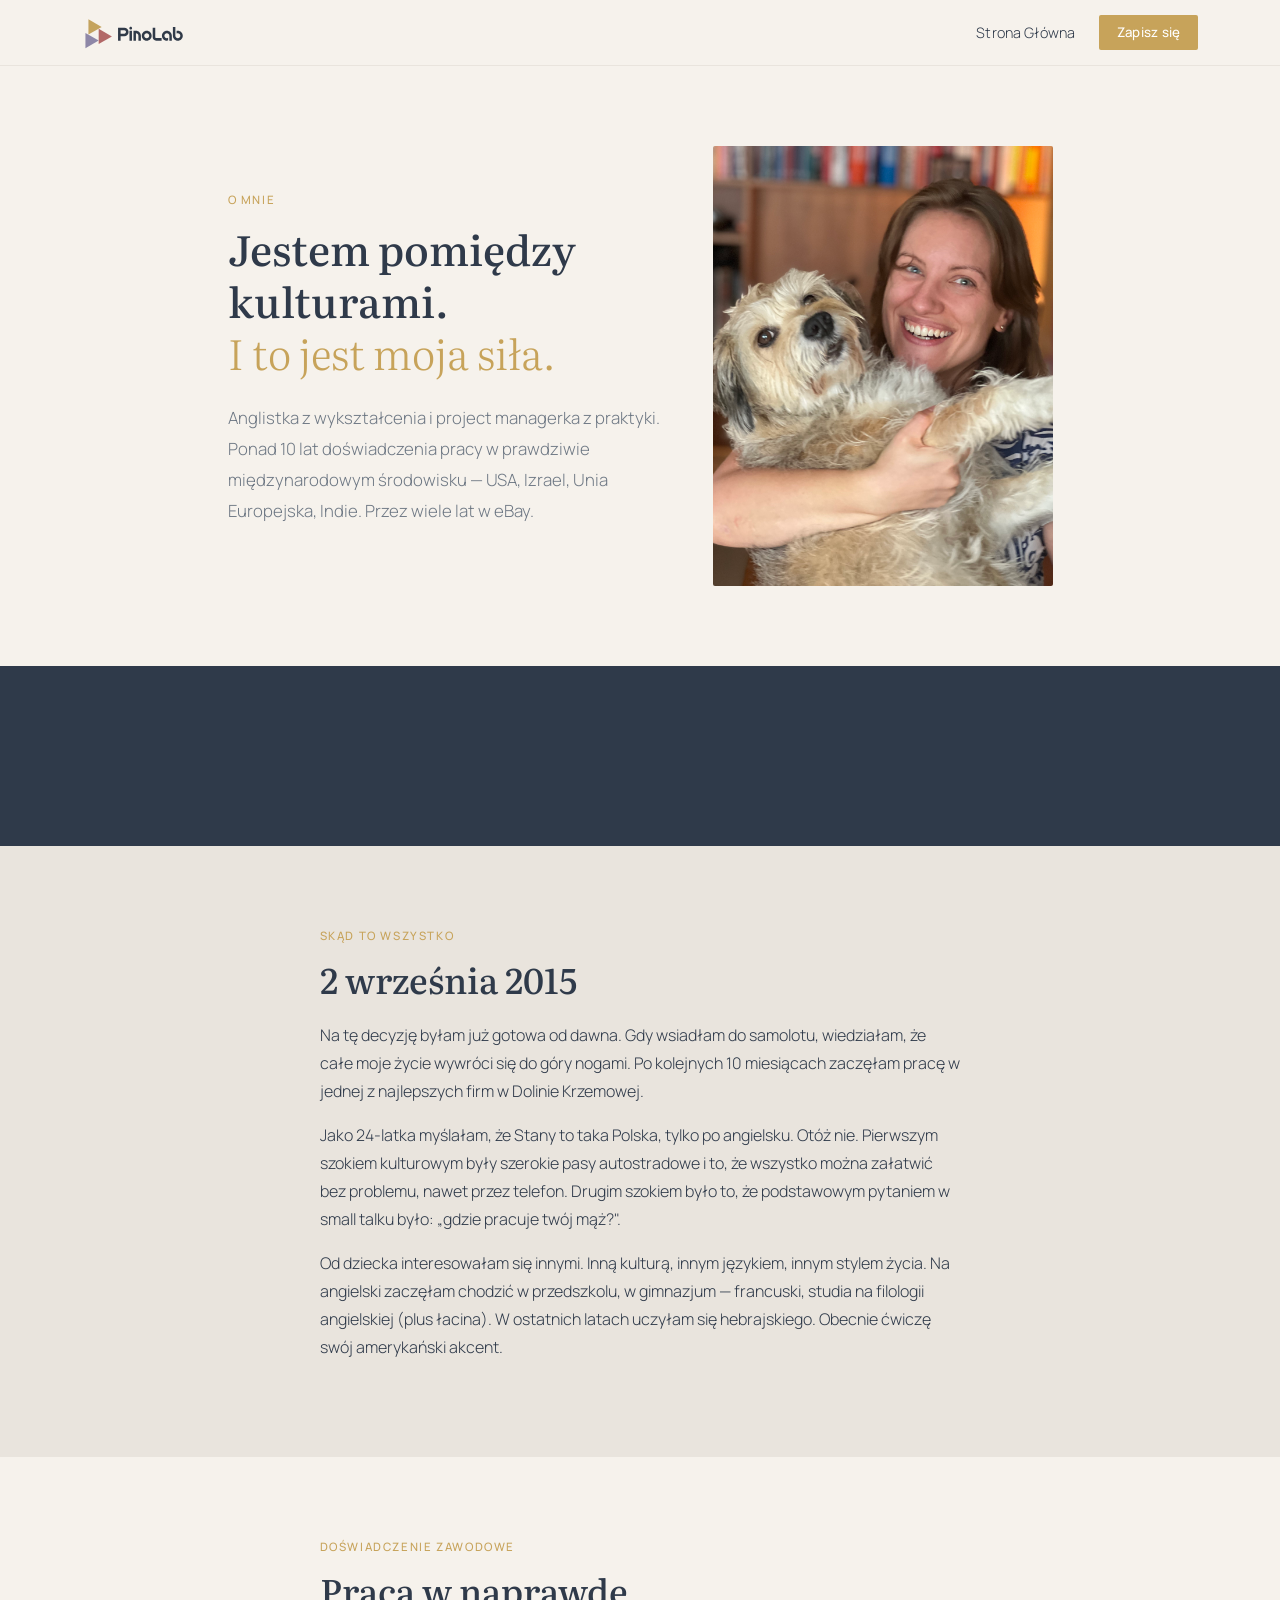
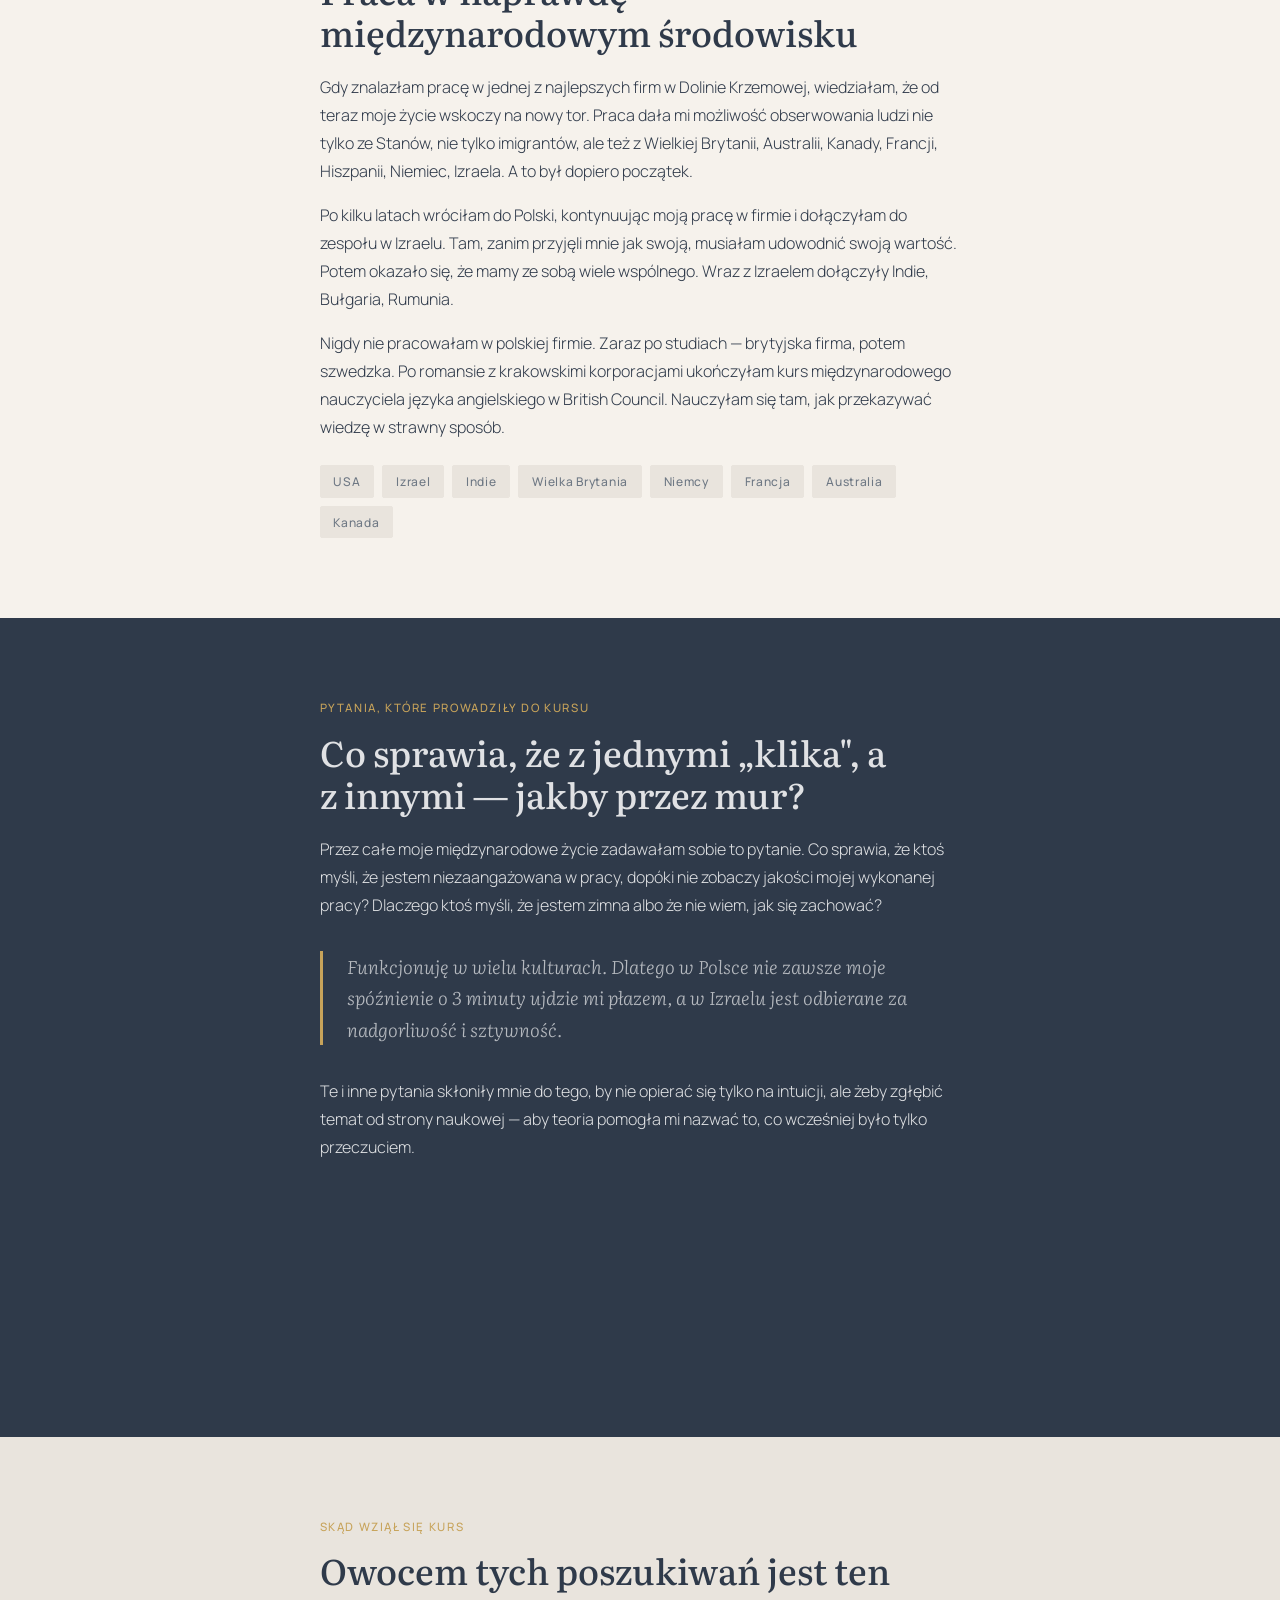
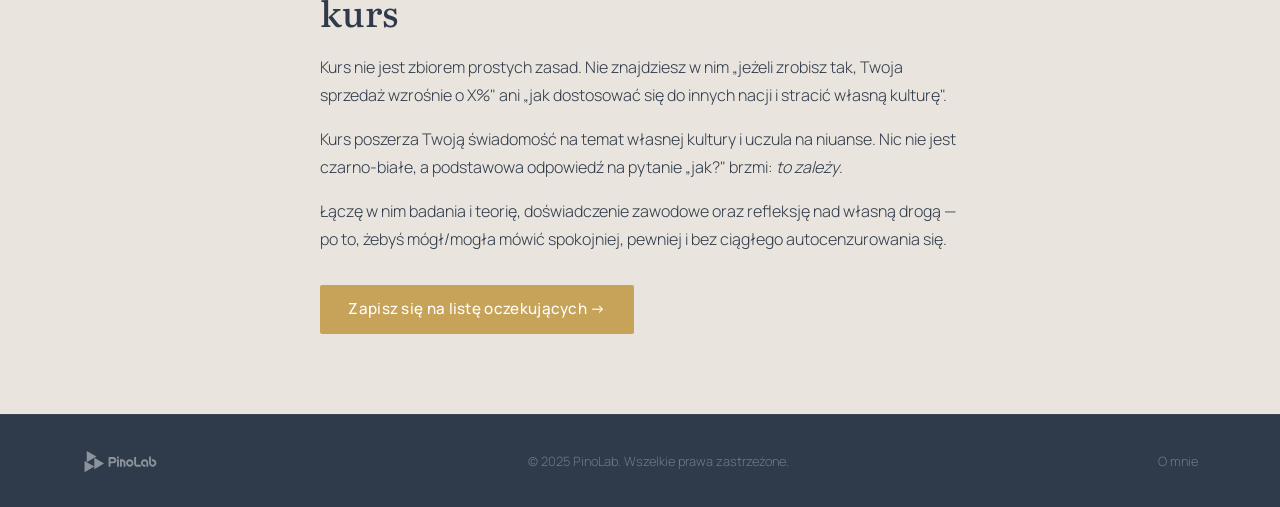
==== commit a5eb61a0: "zdjecia o mnie" ====
--- a/o-mnie.html
+++ b/o-mnie.html
@@ -55,7 +55,7 @@
 
       <div class="col-lg-4 text-center">
         <img
-          src="images/stock-photo-a-bird-in-the-shallow-waters-of-a-lake-creating-a-striking-reflection-in-the-still-waters-2555881085.jpg"
+          src="images/Ania 1.jpeg"
           alt=""
           class="om-hero-img"
           aria-hidden="true">
--- a/style.css
+++ b/style.css
@@ -129,7 +129,7 @@
 }
 
 .hero-row {
-  min-height: calc(100vh - 58px);
+  min-height: calc(68vh - 58px);
 }
 
 .hero-content {
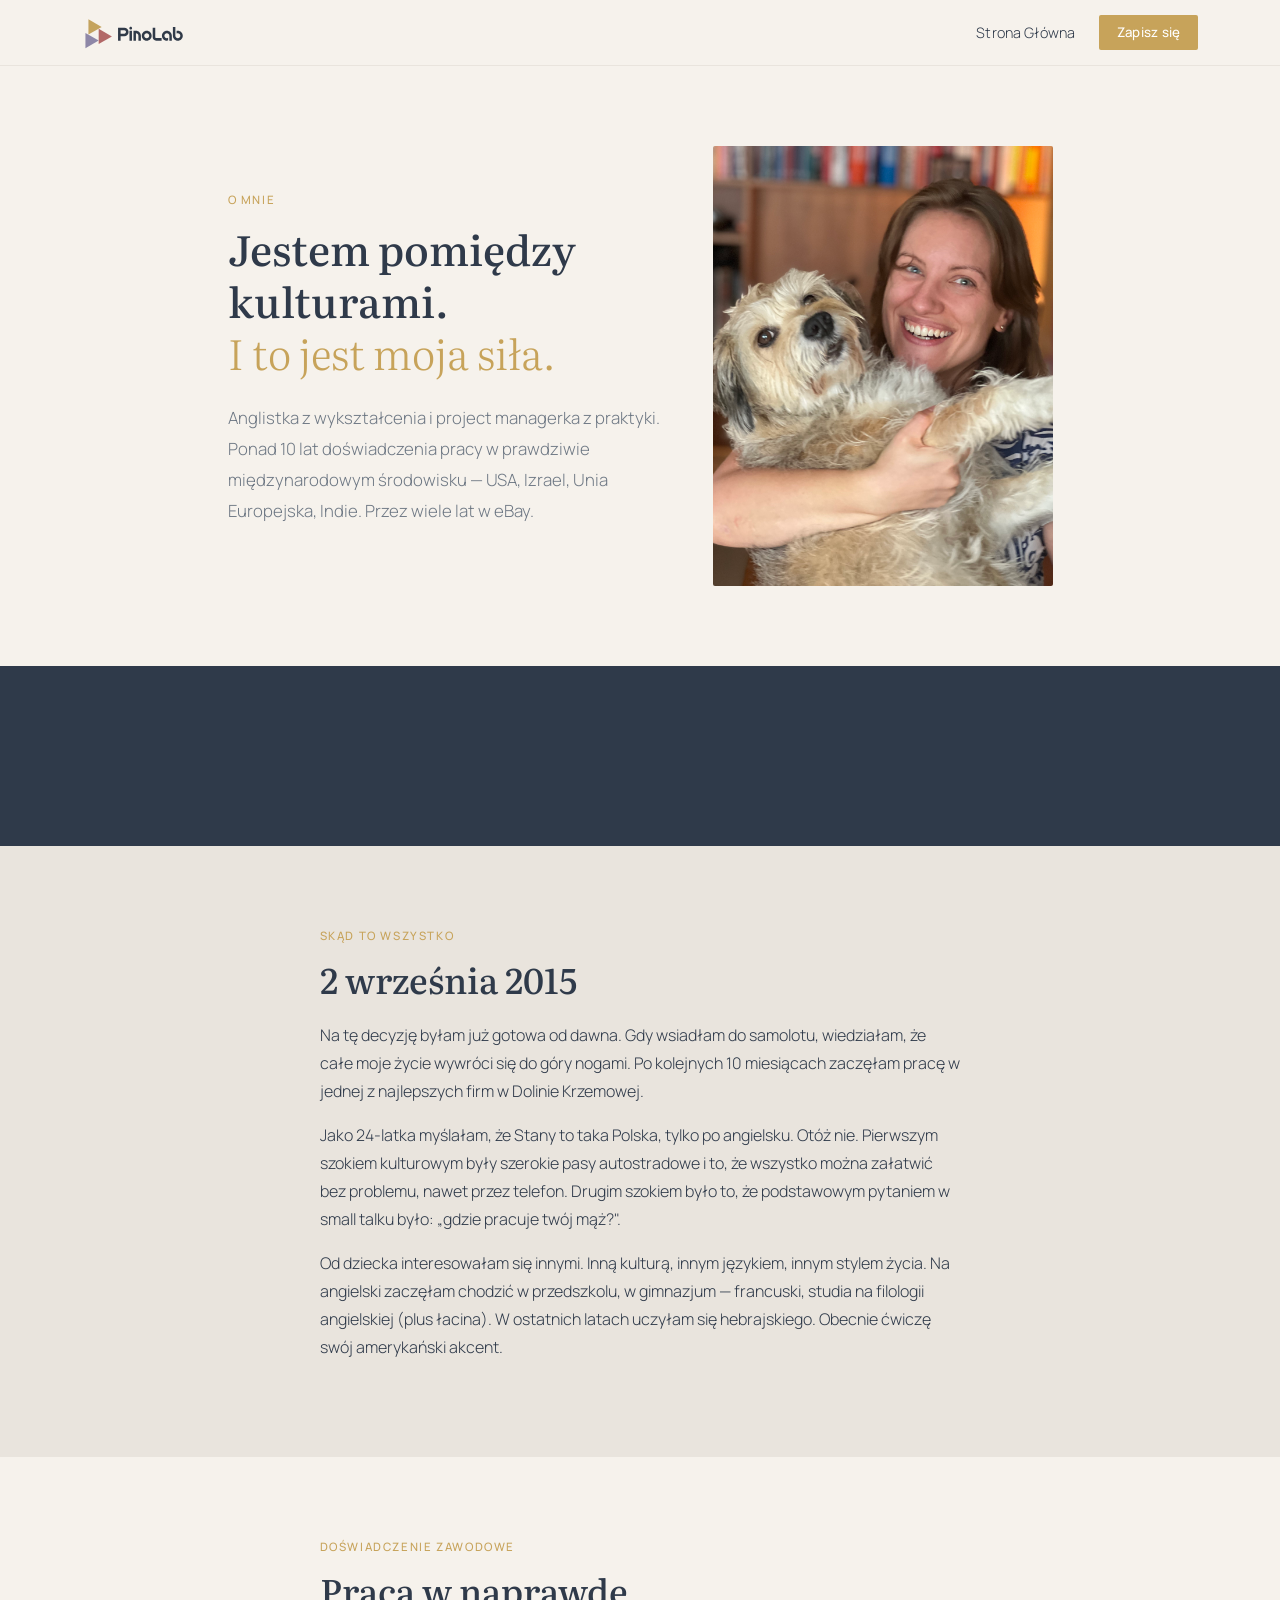
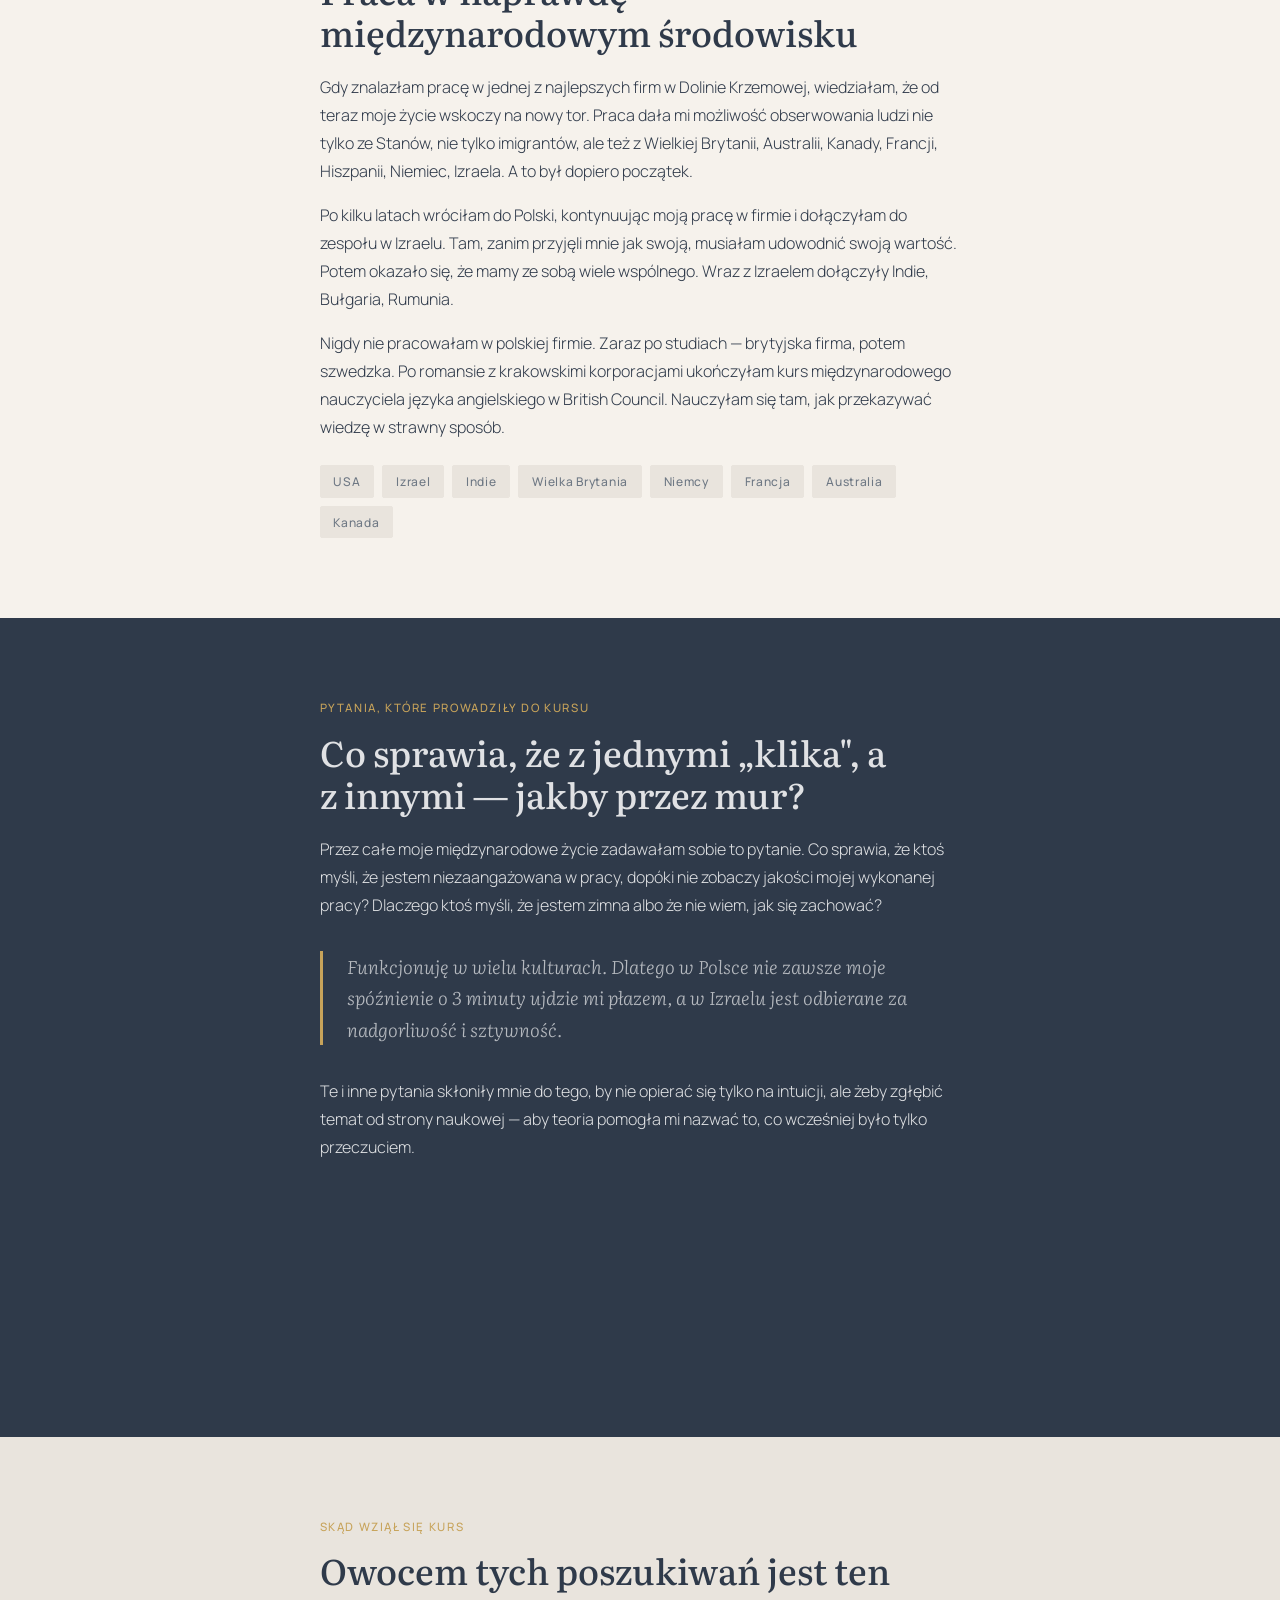
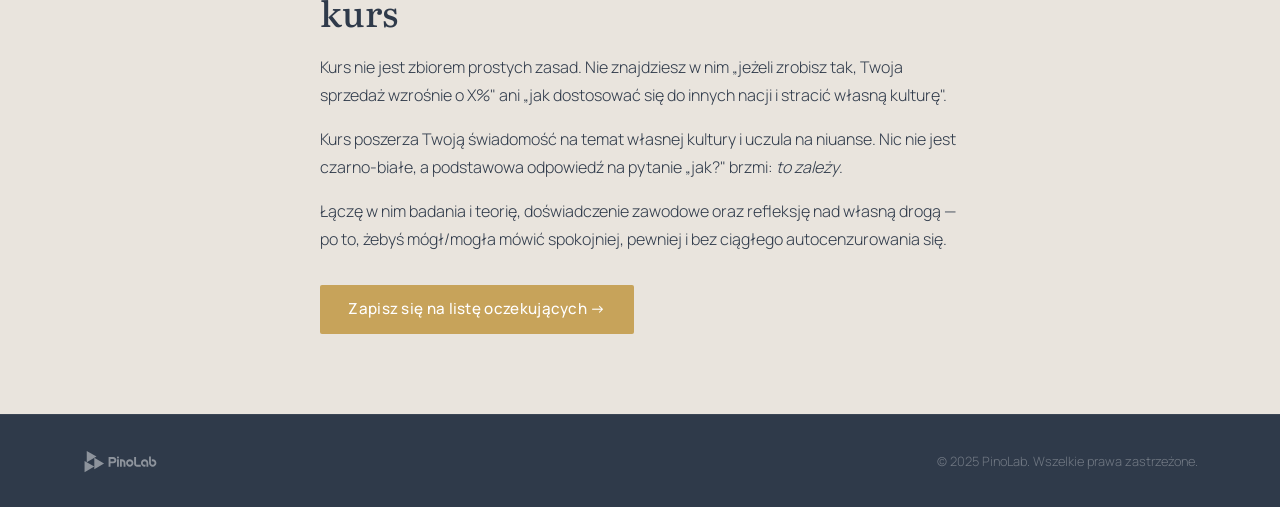
==== commit 73418dfd: "usuniecie o mnie z footera" ====
--- a/o-mnie.html
+++ b/o-mnie.html
@@ -231,7 +231,6 @@
         <img src="logo.svg" alt="PinoLab" class="logo-footer">
       </a>
       <span>&copy; 2025 PinoLab. Wszelkie prawa zastrzeżone.</span>
-      <a href="o-mnie.html">O mnie</a>
     </div>
   </div>
 </footer>
--- a/style.css
+++ b/style.css
@@ -528,8 +528,8 @@
 
 .o-mnie-image {
   width: 100%;
-  max-width: 300px;
-  height: 360px;
+  max-width: 380px;
+  height: 460px;
   object-fit: cover;
   border-radius: 2px;
   display: block;
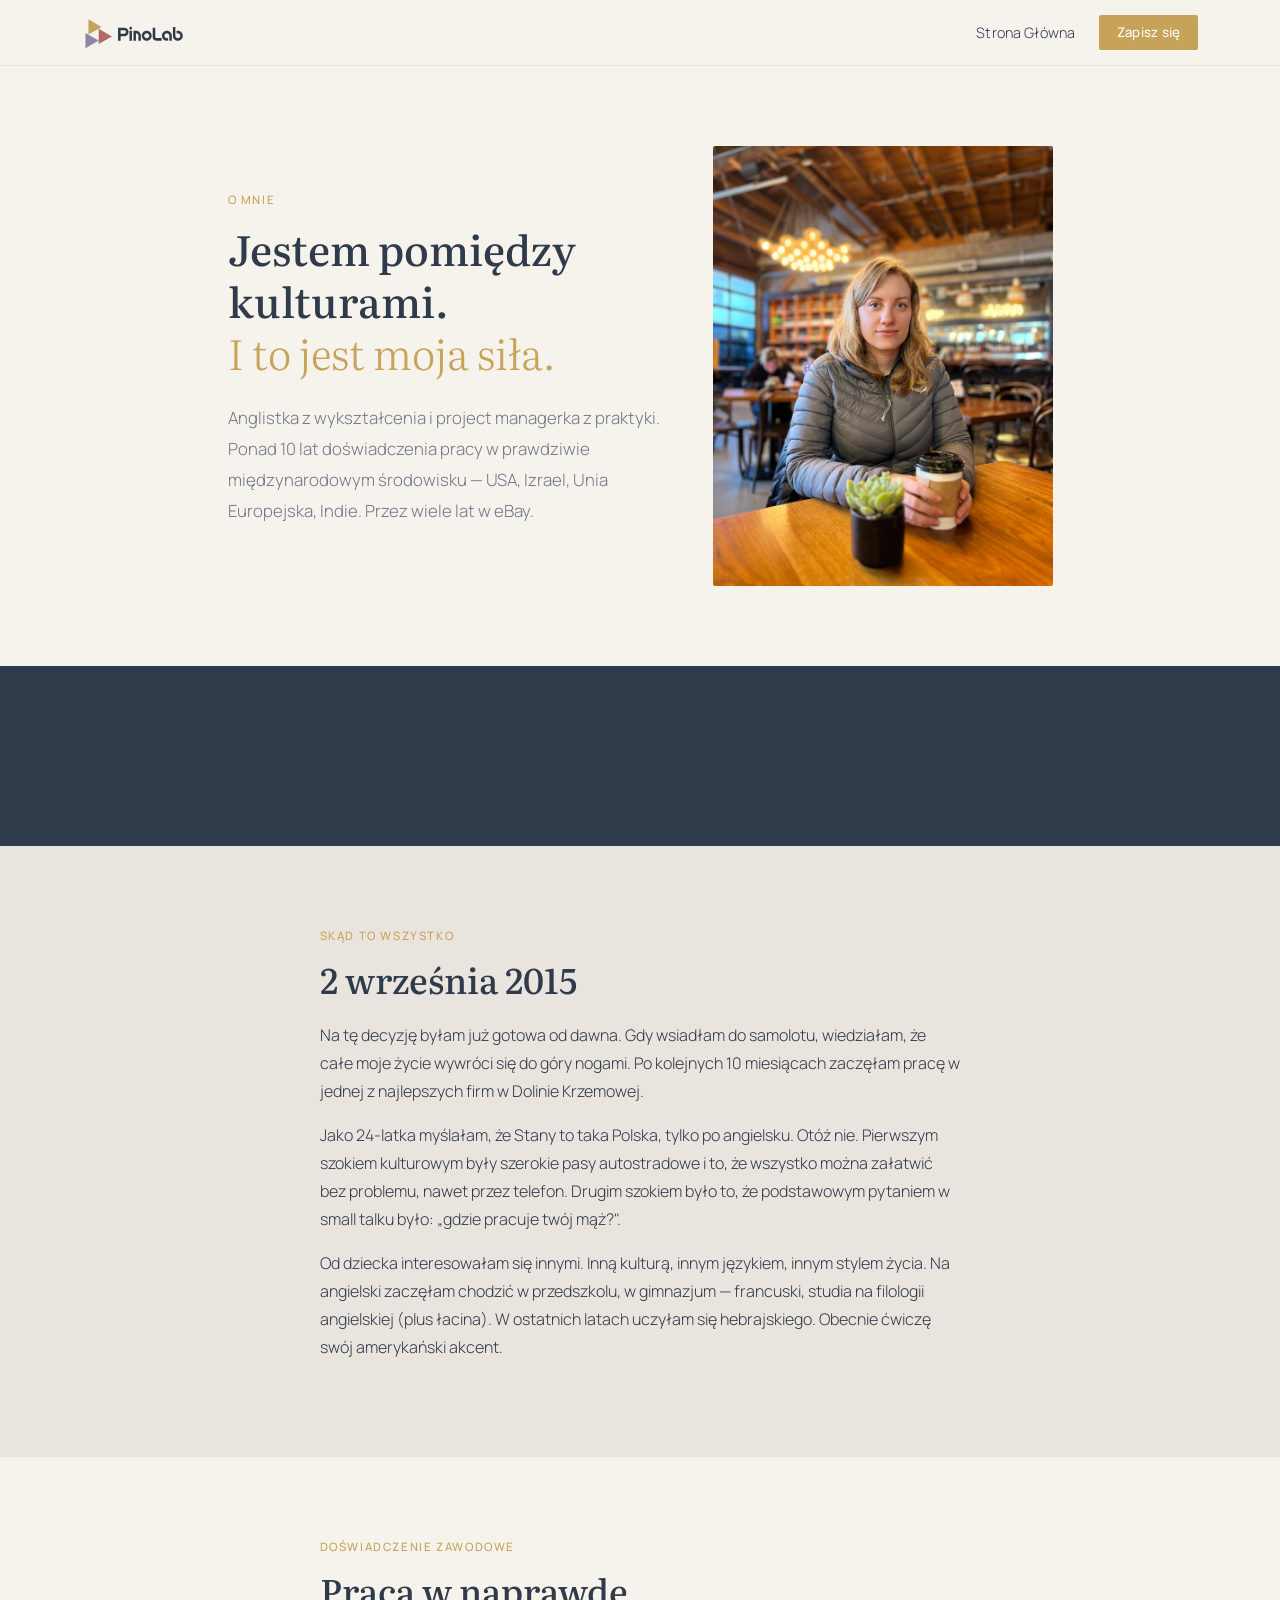
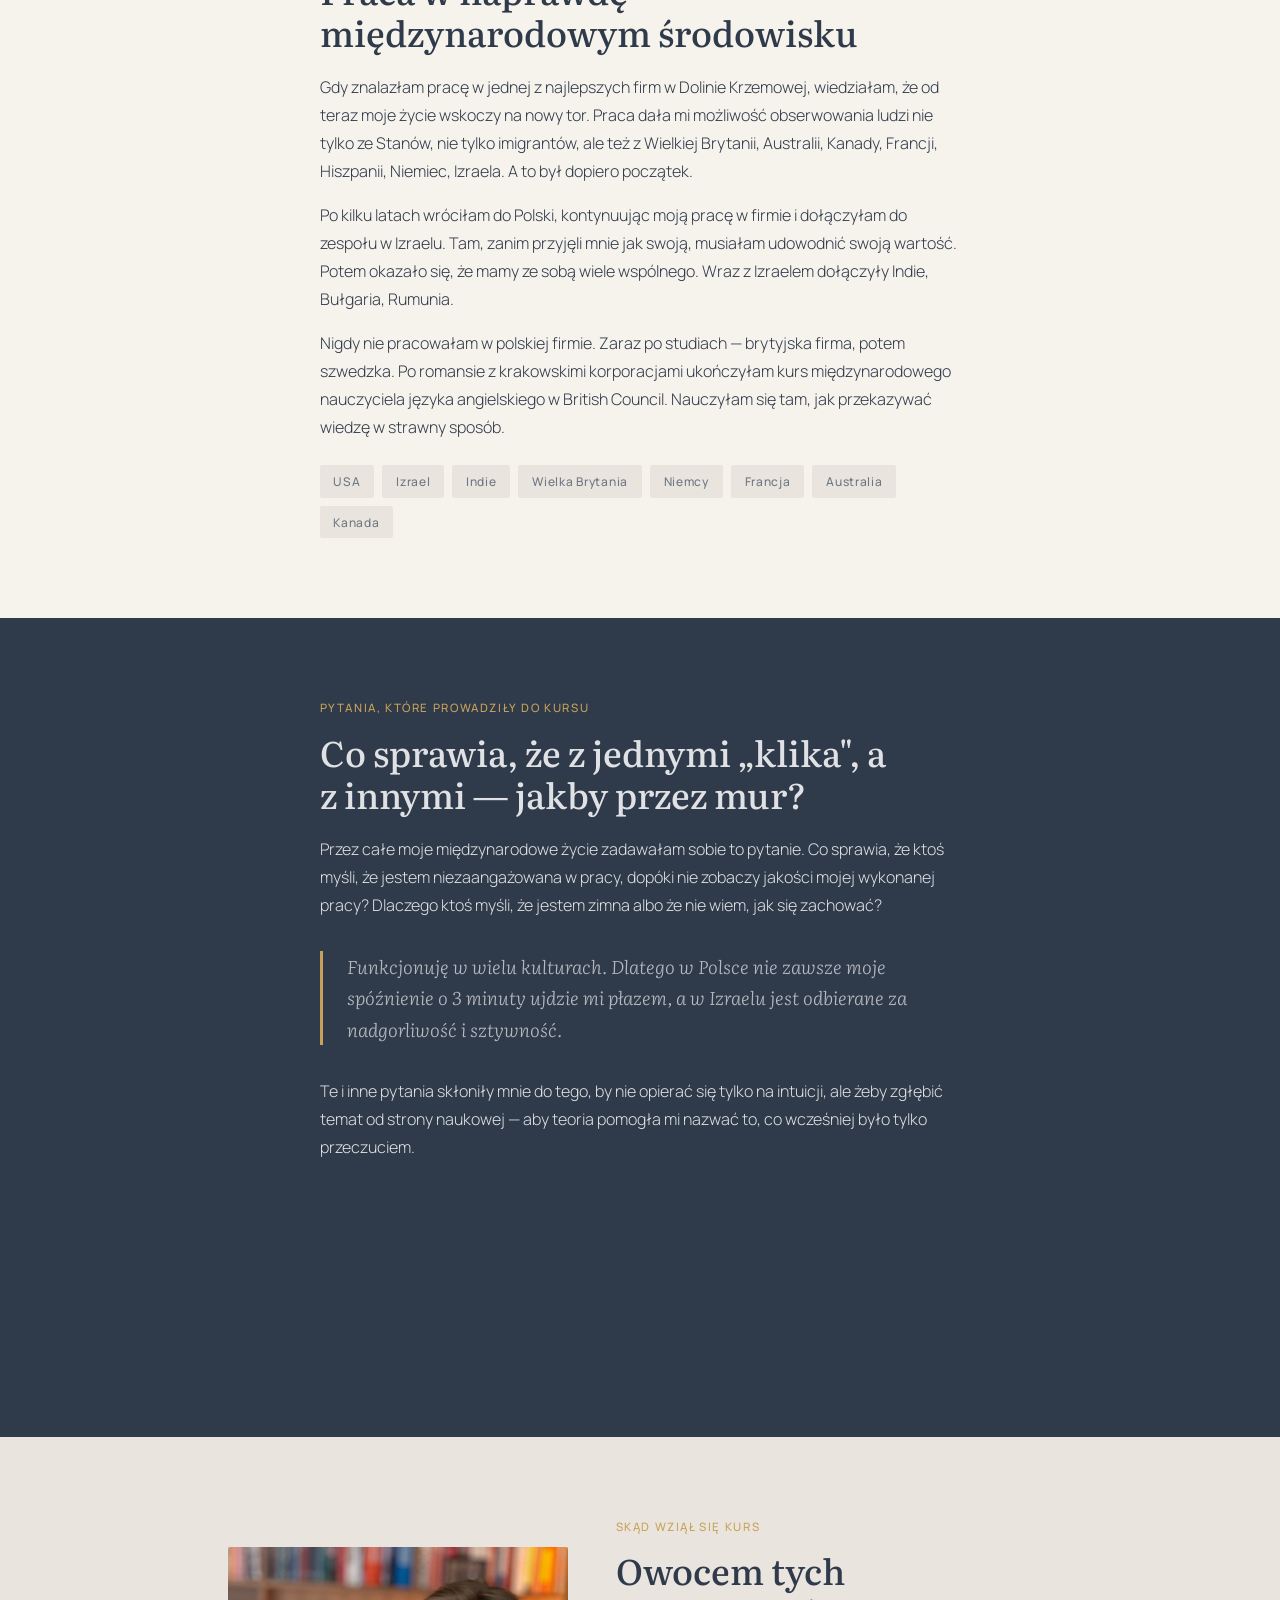
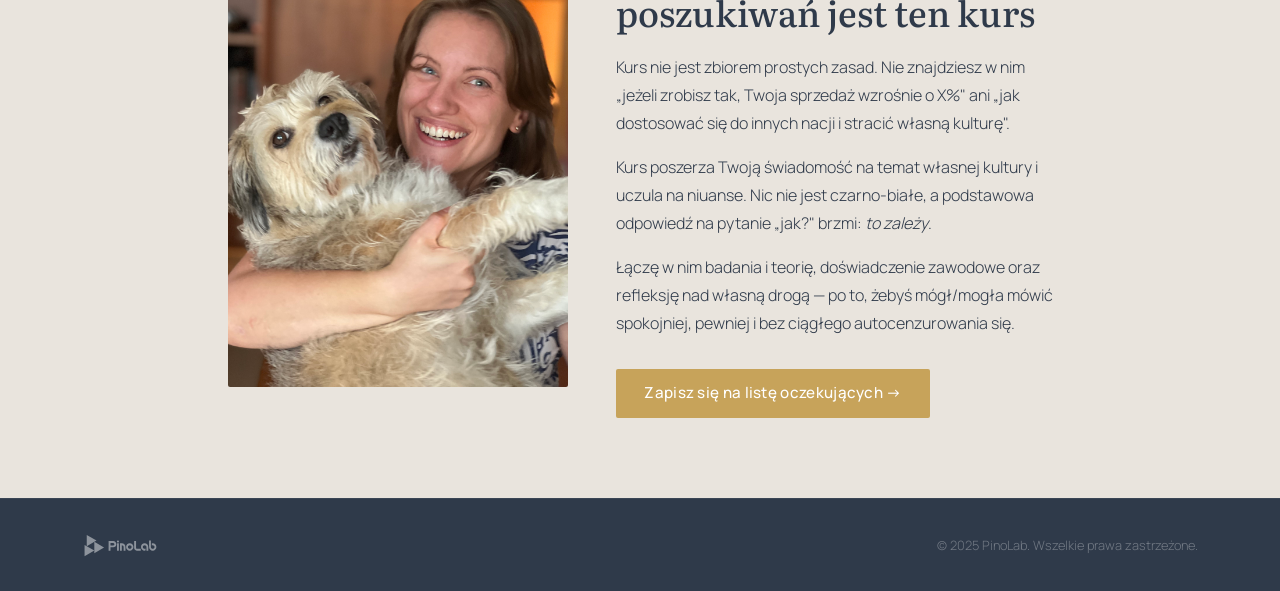
==== commit d0df4383: "o mnie fotki" ====
--- a/o-mnie.html
+++ b/o-mnie.html
@@ -55,7 +55,7 @@
 
       <div class="col-lg-4 text-center">
         <img
-          src="images/Ania 1.jpeg"
+          src="images/Ania cafe.jpeg"
           alt=""
           class="om-hero-img"
           aria-hidden="true">
@@ -193,9 +193,17 @@
      ========================================== -->
 <section class="section-om-kurs">
   <div class="container">
-    <div class="row justify-content-center">
-
-      <div class="col-lg-7">
+    <div class="row align-items-center justify-content-center g-5">
+
+      <div class="col-lg-4 text-center">
+        <img
+          src="images/Ania 1.jpeg"
+          alt=""
+          class="om-hero-img"
+          aria-hidden="true">
+      </div>
+
+      <div class="col-lg-5">
         <p class="section-label">Skąd wziął się kurs</p>
         <h2 class="section-title">Owocem tych poszukiwań jest ten kurs</h2>
         <p>
